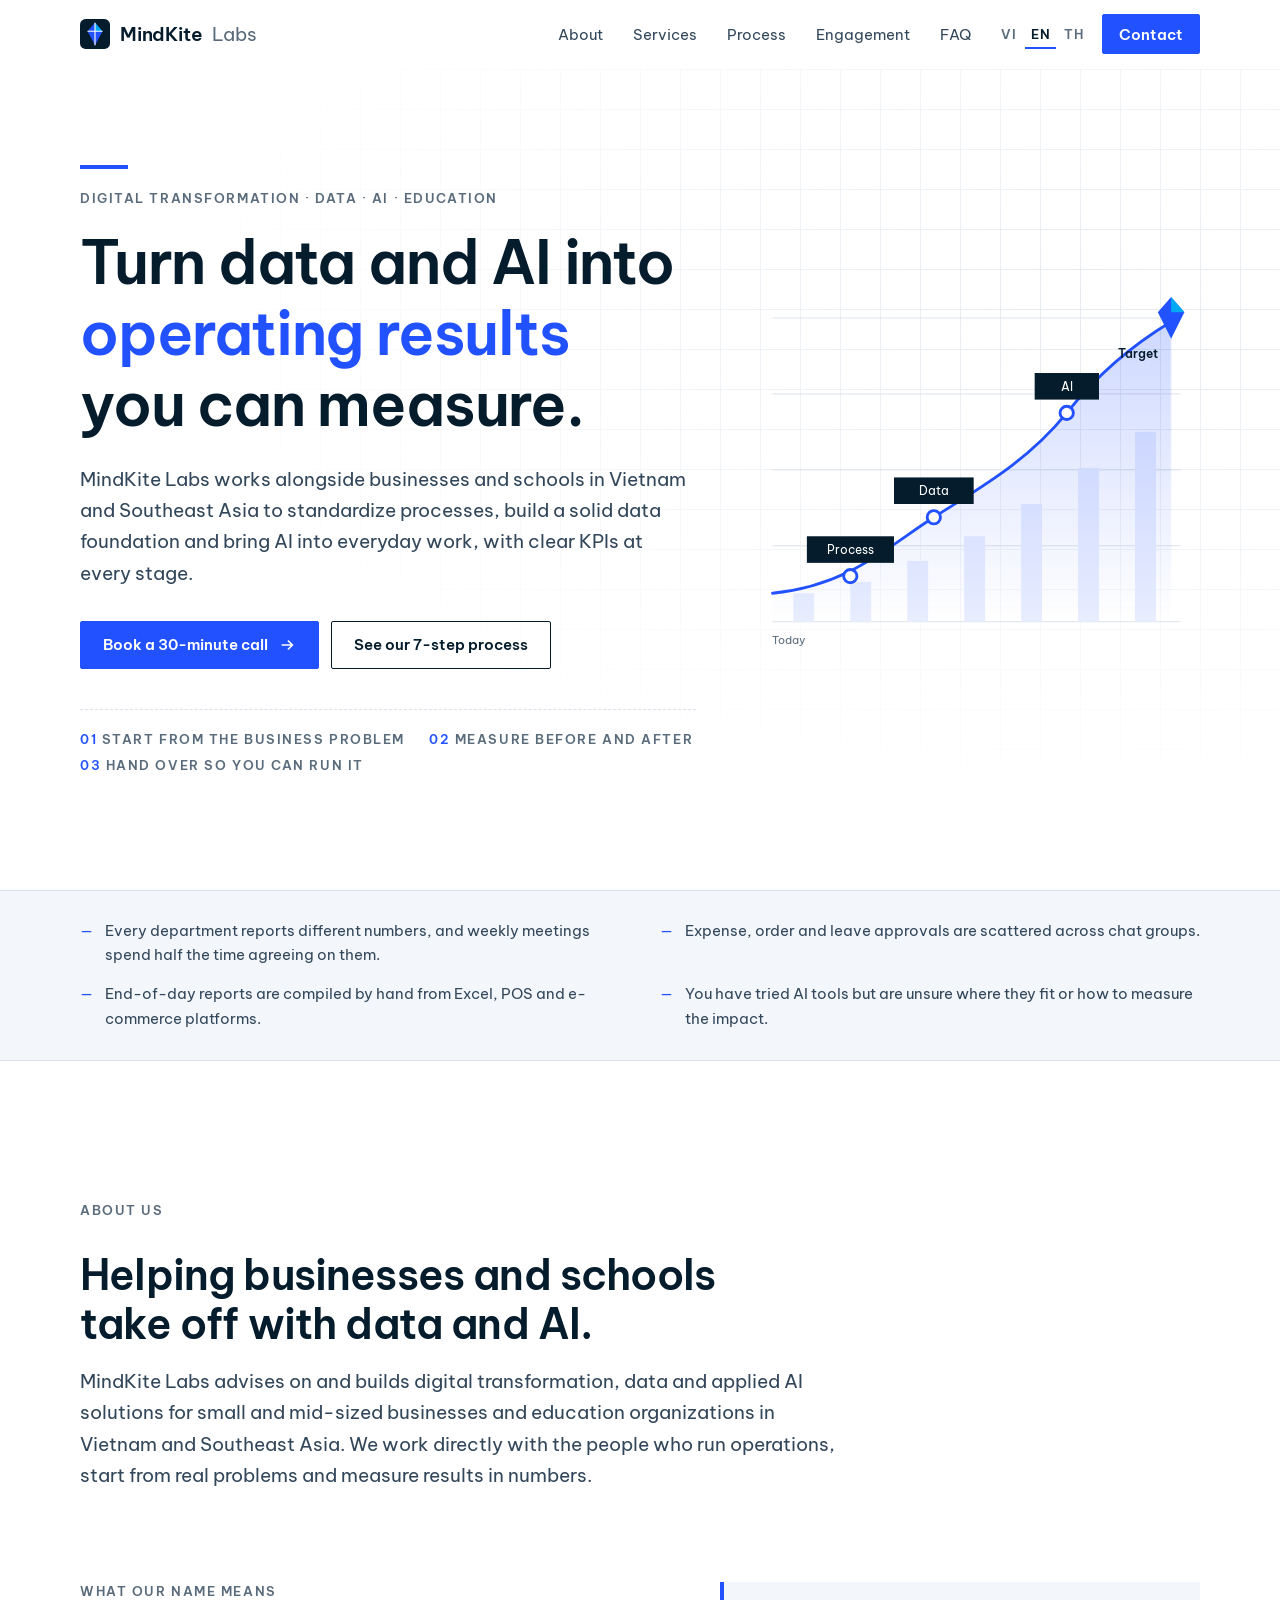
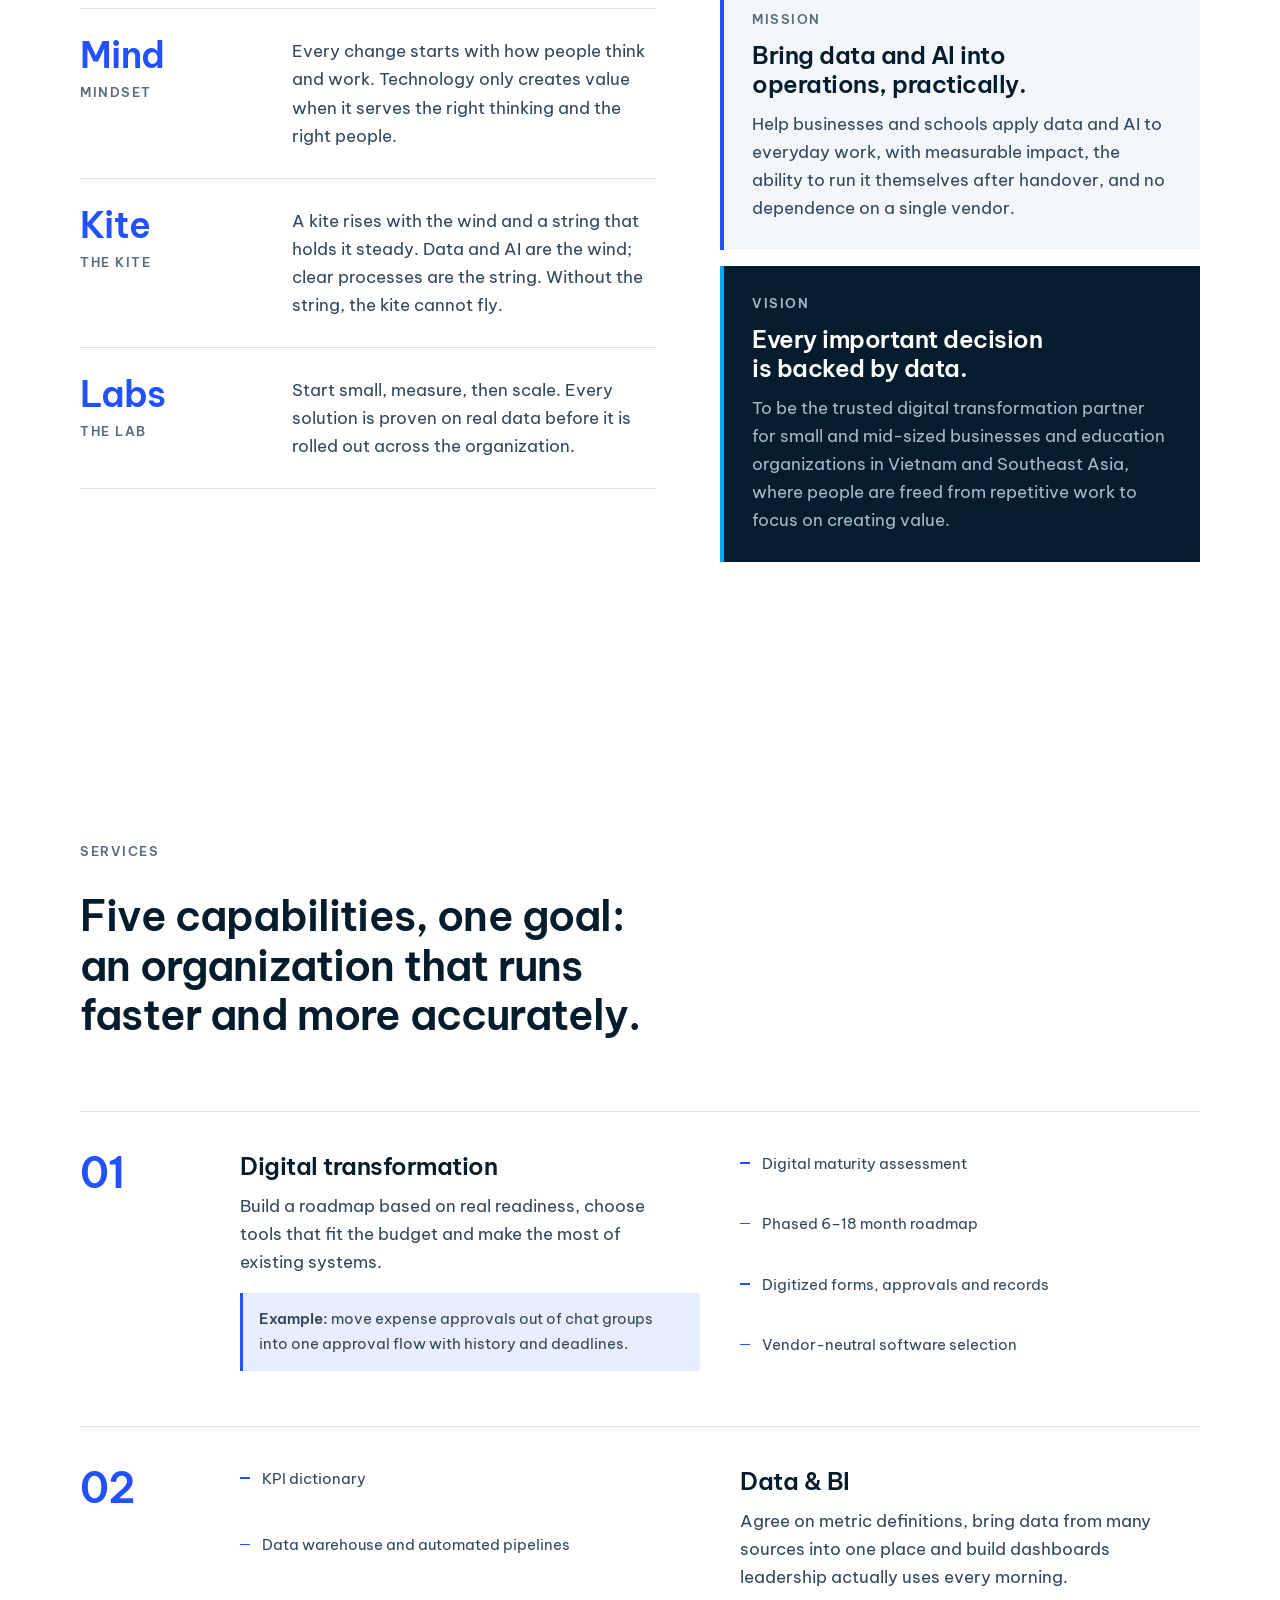
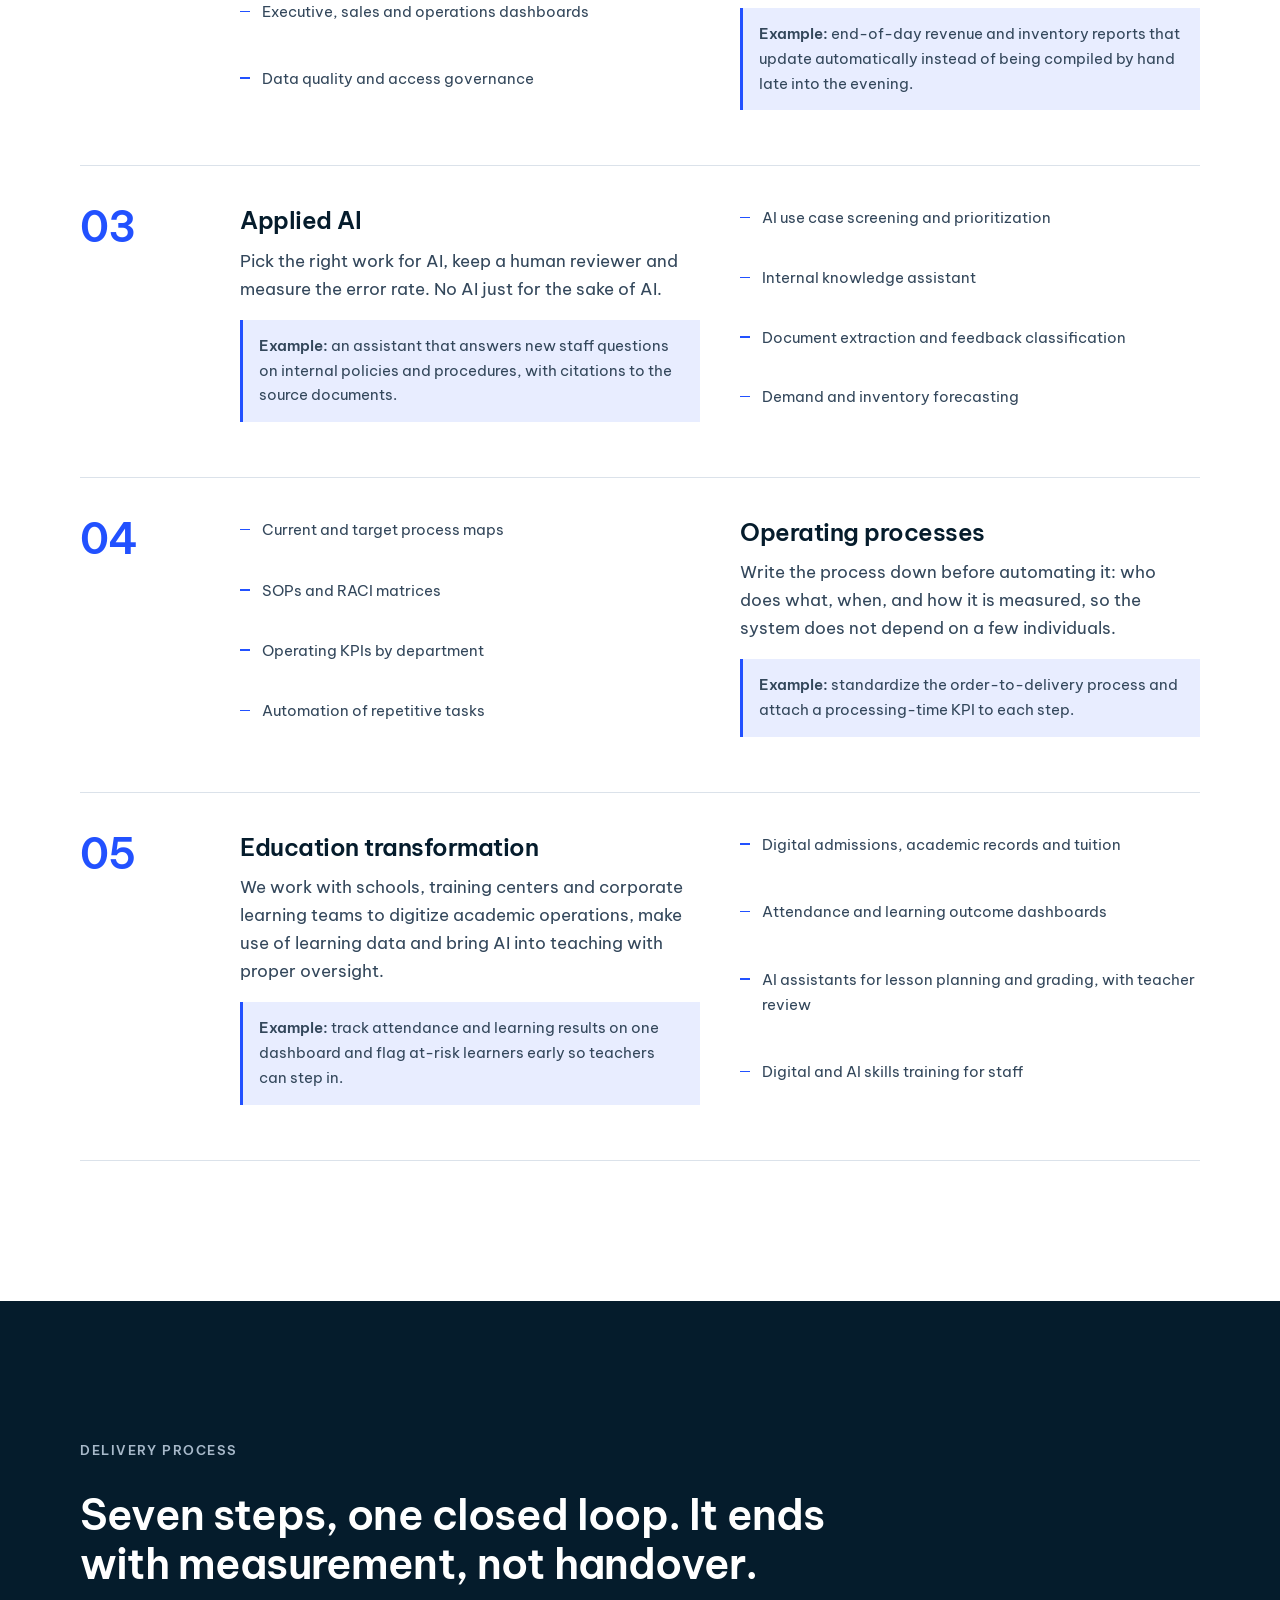
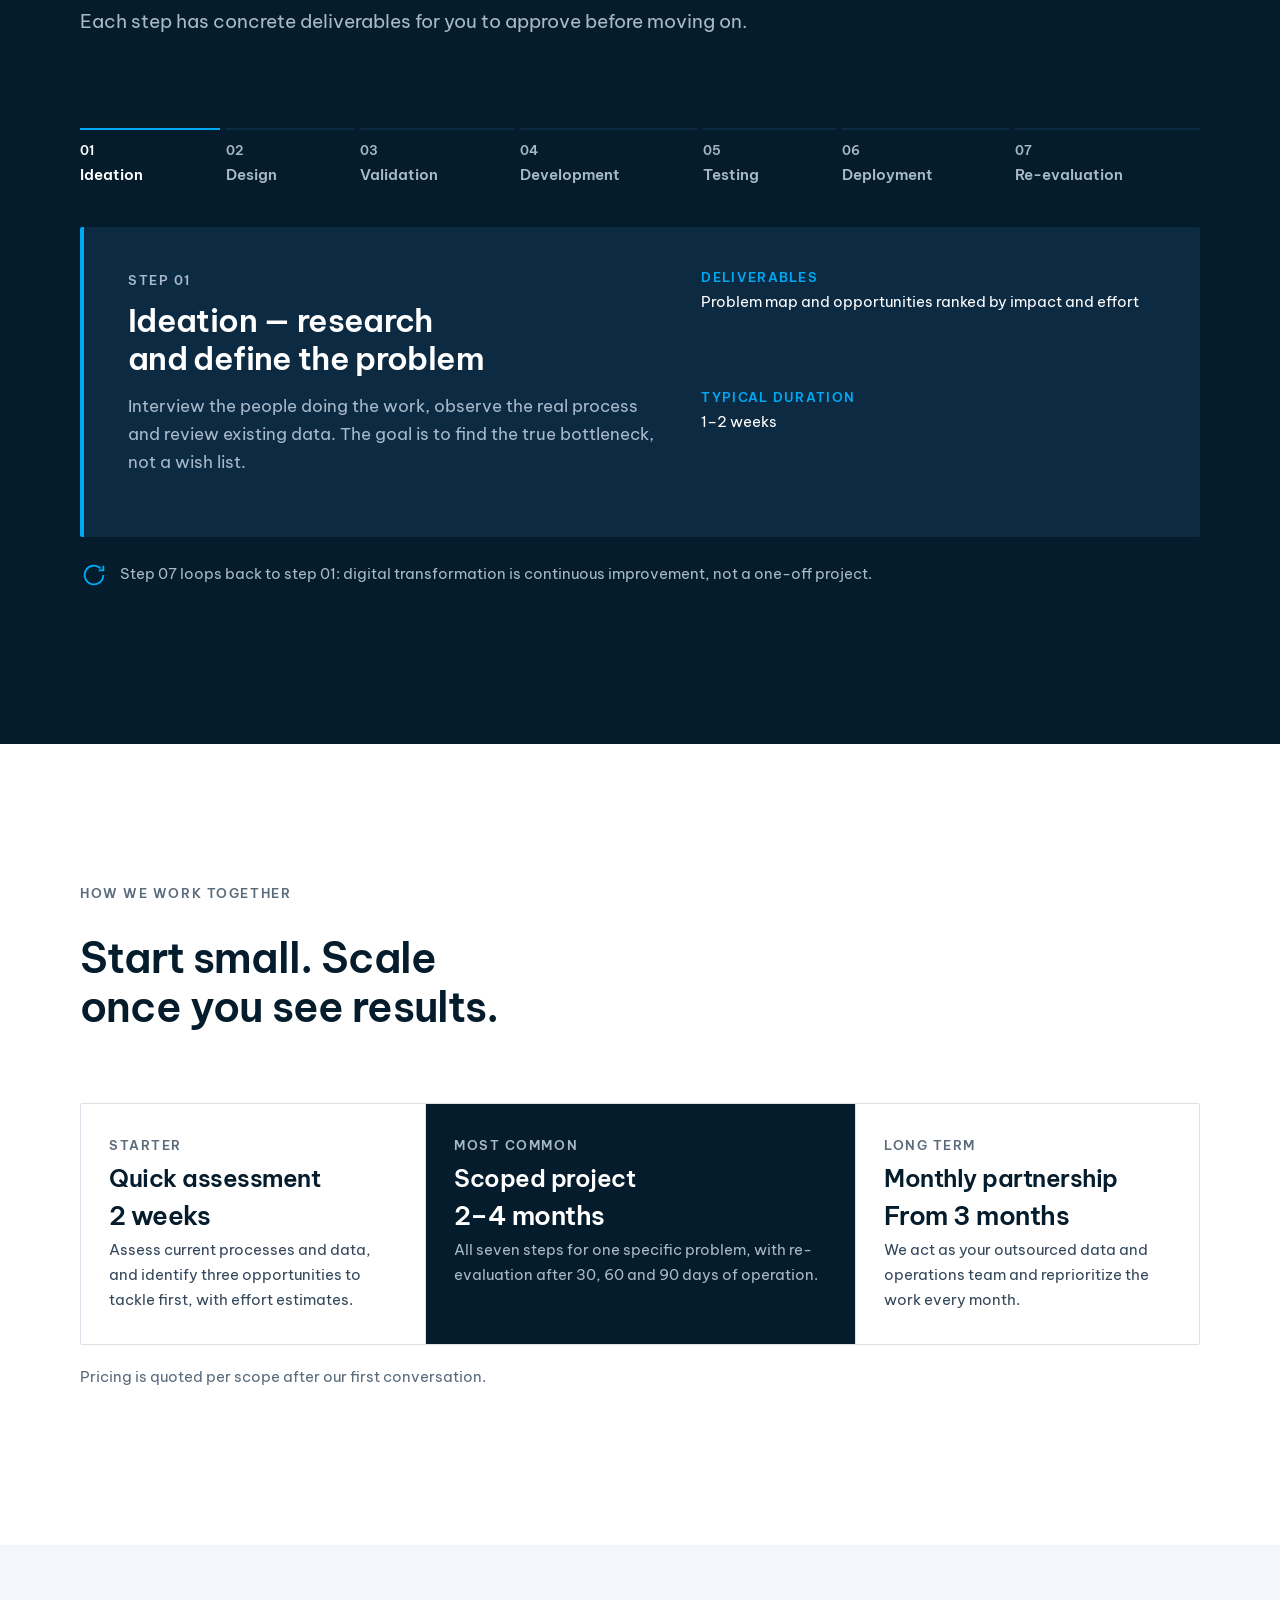
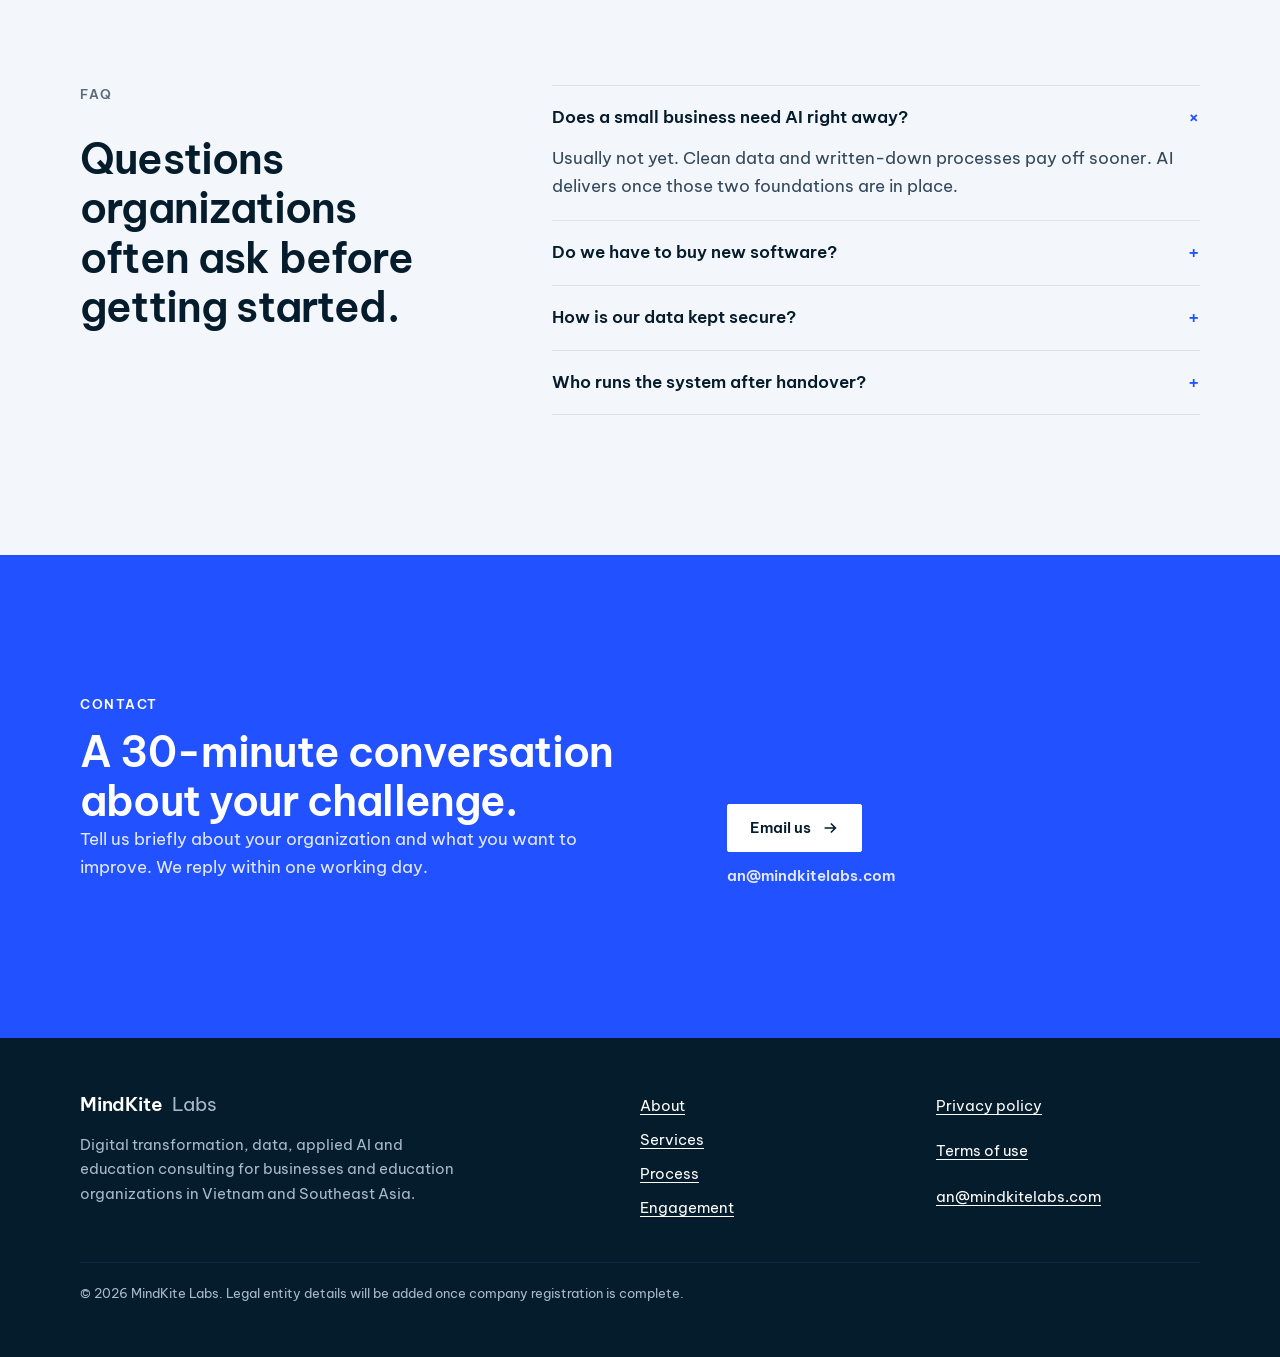
==== en/index.html @ 751eaa4d "feat: add English and Thai versions with language switcher" ====
<!doctype html>
<html lang="en" class="no-js">
<head>
  <meta charset="utf-8">
  <meta name="viewport" content="width=device-width, initial-scale=1">
  <title>MindKite Labs — Digital transformation, data and AI consulting</title>
  <meta name="description" content="MindKite Labs advises businesses and education organizations in Vietnam and Southeast Asia on digital transformation, data, applied AI, operating processes and education technology, with measurable KPIs at every stage.">
  <link rel="canonical" href="https://mindkitelabs.com/en/">
  <link rel="alternate" hreflang="vi" href="https://mindkitelabs.com/">
  <link rel="alternate" hreflang="en" href="https://mindkitelabs.com/en/">
  <link rel="alternate" hreflang="th" href="https://mindkitelabs.com/th/">
  <link rel="alternate" hreflang="x-default" href="https://mindkitelabs.com/">
  <meta property="og:type" content="website">
  <meta property="og:title" content="MindKite Labs — Digital transformation, data and AI consulting">
  <meta property="og:description" content="Turn data and AI into operating results you can measure.">
  <meta property="og:url" content="https://mindkitelabs.com/en/">
  <meta name="theme-color" content="#051c2c">
  <link rel="icon" href="/favicon.svg" type="image/svg+xml">
  <link rel="preconnect" href="https://fonts.googleapis.com">
  <link rel="preconnect" href="https://fonts.gstatic.com" crossorigin>
  <link rel="stylesheet" href="https://fonts.googleapis.com/css2?family=Be+Vietnam+Pro:wght@400;600&display=swap">
  <script>document.documentElement.className = "js";</script>
  <link rel="stylesheet" href="/assets/base.css">
  <link rel="stylesheet" href="/assets/sections.css">
  <link rel="stylesheet" href="/assets/about.css">
</head>
<body>
<a class="skip" href="#main">Skip to content</a>

<header class="site-header">
  <nav class="wrap nav" aria-label="Main">
    <a class="brand" href="/en/" aria-label="MindKite Labs, home">
      <svg viewBox="0 0 32 32" aria-hidden="true"><rect width="32" height="32" rx="6" fill="#051c2c"/><path d="M16 4l8 9-8 15-8-15z" fill="#2251ff"/><path d="M16 4l8 9h-8z" fill="#00a9f4"/><path d="M16 4v24M8 13h16" stroke="#fff" stroke-width="1.2"/></svg>
      MindKite <span>Labs</span>
    </a>
    <ul class="nav-links">
      <li><a href="#gioi-thieu">About</a></li>
      <li><a href="#dich-vu">Services</a></li>
      <li><a href="#quy-trinh">Process</a></li>
      <li><a href="#hop-tac">Engagement</a></li>
      <li><a href="#hoi-dap">FAQ</a></li>
    </ul>
    <div class="lang-switch" aria-label="Language">
      <a href="/" hreflang="vi" lang="vi">VI</a>
      <a href="/en/" hreflang="en" lang="en" aria-current="page">EN</a>
      <a href="/th/" hreflang="th" lang="th">TH</a>
    </div>
    <a class="btn btn-primary" href="#lien-he">Contact</a>
  </nav>
</header>

<main id="main">
  <section class="hero">
    <div class="wrap hero-grid">
      <div class="reveal">
        <span class="accent-bar"></span>
        <p class="label" style="margin-top:20px">Digital transformation · Data · AI · Education</p>
        <h1>Turn data and AI into <em class="mark">operating results</em> <span class="nw">you can measure.</span></h1>
        <p class="lead">MindKite Labs works alongside businesses and schools in Vietnam and Southeast Asia to standardize processes, build a solid data foundation and bring AI into everyday work, with clear KPIs at every stage.</p>
        <div class="hero-actions">
          <a class="btn btn-primary" href="#lien-he">Book a 30-minute call
            <svg viewBox="0 0 20 20" fill="none" stroke="currentColor" stroke-width="1.8" aria-hidden="true"><path d="M4 10h12m-5-5 5 5-5 5"/></svg></a>
          <a class="btn btn-ghost" href="#quy-trinh">See our 7-step process</a>
        </div>
        <div class="hero-meta">
          <span class="label"><b>01</b> Start from the business problem</span>
          <span class="label"><b>02</b> Measure before and after</span>
          <span class="label"><b>03</b> Hand over so you can run it</span>
        </div>
      </div>

      <svg class="hero-art" viewBox="0 0 480 400" role="img" aria-labelledby="art-title">
        <title id="art-title">Transformation path from today, through process, data and AI, to the target</title>
        <defs>
          <linearGradient id="area" x1="0" y1="0" x2="0" y2="1">
            <stop offset="0" stop-color="#2251ff" stop-opacity=".22"/>
            <stop offset="1" stop-color="#2251ff" stop-opacity="0"/>
          </linearGradient>
        </defs>
        <g stroke="#dbe2ea" stroke-width="1">
          <path d="M30 360H460M30 280H460M30 200H460M30 120H460M30 40H460"/>
        </g>
        <g fill="#e8edff">
          <rect x="52" y="330" width="22" height="30"/><rect x="112" y="318" width="22" height="42"/>
          <rect x="172" y="296" width="22" height="64"/><rect x="232" y="270" width="22" height="90"/>
          <rect x="292" y="236" width="22" height="124"/><rect x="352" y="198" width="22" height="162"/>
          <rect x="412" y="160" width="22" height="200"/>
        </g>
        <path class="area" d="M30 330 C110 322 150 282 200 250 S300 190 340 140 S420 62 450 44 V360 H30Z" fill="url(#area)"/>
        <path class="trend" d="M30 330 C110 322 150 282 200 250 S300 190 340 140 S420 62 450 44" fill="none" stroke="#2251ff" stroke-width="3" stroke-linecap="round"/>
        <g class="node n1"><circle cx="112" cy="312" r="7" fill="#fff" stroke="#2251ff" stroke-width="3"/>
          <rect x="66" y="270" width="92" height="28" fill="#051c2c"/><text x="112" y="289" text-anchor="middle" fill="#fff" font-size="13" font-family="Be Vietnam Pro, sans-serif">Process</text></g>
        <g class="node n2"><circle cx="200" cy="250" r="7" fill="#fff" stroke="#2251ff" stroke-width="3"/>
          <rect x="158" y="208" width="84" height="28" fill="#051c2c"/><text x="200" y="227" text-anchor="middle" fill="#fff" font-size="13" font-family="Be Vietnam Pro, sans-serif">Data</text></g>
        <g class="node n3"><circle cx="340" cy="140" r="7" fill="#fff" stroke="#2251ff" stroke-width="3"/>
          <rect x="306" y="98" width="68" height="28" fill="#051c2c"/><text x="340" y="117" text-anchor="middle" fill="#fff" font-size="13" font-family="Be Vietnam Pro, sans-serif">AI</text></g>
        <g class="node n4"><path d="M450 18l14 16-14 28-14-28z" fill="#2251ff"/><path d="M450 18l14 16h-14z" fill="#00a9f4"/>
          <text x="436" y="82" text-anchor="end" fill="#051c2c" font-size="13" font-weight="600" font-family="Be Vietnam Pro, sans-serif">Target</text></g>
        <text x="30" y="384" fill="#5a6b7c" font-size="12" font-family="Be Vietnam Pro, sans-serif">Today</text>
      </svg>
    </div>
  </section>

  <section class="symptoms" aria-label="Common challenges">
    <div class="wrap">
      <ul>
        <li>Every department reports different numbers, and weekly meetings spend half the time agreeing on them.</li>
        <li>Expense, order and leave approvals are scattered across chat groups.</li>
        <li>End-of-day reports are compiled by hand from Excel, POS and e-commerce platforms.</li>
        <li>You have tried AI tools but are unsure where they fit or how to measure the impact.</li>
      </ul>
    </div>
  </section>

  <section class="section" id="gioi-thieu">
    <div class="wrap">
      <div class="section-head reveal">
        <p class="label">About us</p>
        <h2>Helping businesses and schools take off with data and AI.</h2>
        <p class="lead">MindKite Labs advises on and builds digital transformation, data and applied AI solutions for small and mid-sized businesses and education organizations in Vietnam and Southeast Asia. We work directly with the people who run operations, start from real problems and measure results in numbers.</p>
      </div>

      <div class="about-grid">
        <div class="reveal">
          <p class="label" style="margin-bottom:8px">What our name means</p>
          <dl class="name-list">
            <div class="name-row">
              <dt>Mind<small>Mindset</small></dt>
              <dd>Every change starts with how people think and work. Technology only creates value when it serves the right thinking and the right people.</dd>
            </div>
            <div class="name-row">
              <dt>Kite<small>The kite</small></dt>
              <dd>A kite rises with the wind and a string that holds it steady. Data and AI are the wind; clear processes are the string. Without the string, the kite cannot fly.</dd>
            </div>
            <div class="name-row">
              <dt>Labs<small>The lab</small></dt>
              <dd>Start small, measure, then scale. Every solution is proven on real data before it is rolled out across the organization.</dd>
            </div>
          </dl>
        </div>

        <div class="purpose reveal">
          <article class="purpose-card">
            <p class="label">Mission</p>
            <h3>Bring data and AI into operations, practically.</h3>
            <p>Help businesses and schools apply data and AI to everyday work, with measurable impact, the ability to run it themselves after handover, and no dependence on a single vendor.</p>
          </article>
          <article class="purpose-card vision">
            <p class="label">Vision</p>
            <h3>Every important decision is backed by data.</h3>
            <p>To be the trusted digital transformation partner for small and mid-sized businesses and education organizations in Vietnam and Southeast Asia, where people are freed from repetitive work to focus on creating value.</p>
          </article>
        </div>
      </div>
    </div>
  </section>

  <section class="section" id="dich-vu">
    <div class="wrap">
      <div class="section-head reveal">
        <p class="label">Services</p>
        <h2>Five capabilities, one goal: an organization that runs faster and more accurately.</h2>
      </div>

      <article class="service reveal">
        <div class="service-num">01</div>
        <div class="service-body">
          <h3>Digital transformation</h3>
          <p>Build a roadmap based on real readiness, choose tools that fit the budget and make the most of existing systems.</p>
          <p class="example"><strong>Example:</strong> move expense approvals out of chat groups into one approval flow with history and deadlines.</p>
        </div>
        <ul class="service-list">
          <li>Digital maturity assessment</li>
          <li>Phased 6–18 month roadmap</li>
          <li>Digitized forms, approvals and records</li>
          <li>Vendor-neutral software selection</li>
        </ul>
      </article>

      <article class="service reveal">
        <div class="service-num">02</div>
        <div class="service-body">
          <h3>Data &amp; BI</h3>
          <p>Agree on metric definitions, bring data from many sources into one place and build dashboards leadership actually uses every morning.</p>
          <p class="example"><strong>Example:</strong> end-of-day revenue and inventory reports that update automatically instead of being compiled by hand late into the evening.</p>
        </div>
        <ul class="service-list">
          <li>KPI dictionary</li>
          <li>Data warehouse and automated pipelines</li>
          <li>Executive, sales and operations dashboards</li>
          <li>Data quality and access governance</li>
        </ul>
      </article>

      <article class="service reveal">
        <div class="service-num">03</div>
        <div class="service-body">
          <h3>Applied AI</h3>
          <p>Pick the right work for AI, keep a human reviewer and measure the error rate. No AI just for the sake of AI.</p>
          <p class="example"><strong>Example:</strong> an assistant that answers new staff questions on internal policies and procedures, with citations to the source documents.</p>
        </div>
        <ul class="service-list">
          <li>AI use case screening and prioritization</li>
          <li>Internal knowledge assistant</li>
          <li>Document extraction and feedback classification</li>
          <li>Demand and inventory forecasting</li>
        </ul>
      </article>

      <article class="service reveal">
        <div class="service-num">04</div>
        <div class="service-body">
          <h3>Operating processes</h3>
          <p>Write the process down before automating it: who does what, when, and how it is measured, so the system does not depend on a few individuals.</p>
          <p class="example"><strong>Example:</strong> standardize the order-to-delivery process and attach a processing-time KPI to each step.</p>
        </div>
        <ul class="service-list">
          <li>Current and target process maps</li>
          <li>SOPs and RACI matrices</li>
          <li>Operating KPIs by department</li>
          <li>Automation of repetitive tasks</li>
        </ul>
      </article>

      <article class="service reveal">
        <div class="service-num">05</div>
        <div class="service-body">
          <h3>Education transformation</h3>
          <p>We work with schools, training centers and corporate learning teams to digitize academic operations, make use of learning data and bring AI into teaching with proper oversight.</p>
          <p class="example"><strong>Example:</strong> track attendance and learning results on one dashboard and flag at-risk learners early so teachers can step in.</p>
        </div>
        <ul class="service-list">
          <li>Digital admissions, academic records and tuition</li>
          <li>Attendance and learning outcome dashboards</li>
          <li>AI assistants for lesson planning and grading, with teacher review</li>
          <li>Digital and AI skills training for staff</li>
        </ul>
      </article>
    </div>
  </section>

  <section class="section process" id="quy-trinh">
    <div class="wrap">
      <div class="section-head reveal">
        <p class="label">Delivery process</p>
        <h2>Seven steps, one closed loop. It ends with measurement, not handover.</h2>
        <p class="lead">Each step has concrete deliverables for you to approve before moving on.</p>
      </div>

      <div class="steps" role="tablist" aria-label="Delivery steps">
        <button class="step-tab" role="tab" id="tab-1" aria-controls="step-1"><small>01</small>Ideation</button>
        <button class="step-tab" role="tab" id="tab-2" aria-controls="step-2"><small>02</small>Design</button>
        <button class="step-tab" role="tab" id="tab-3" aria-controls="step-3"><small>03</small>Validation</button>
        <button class="step-tab" role="tab" id="tab-4" aria-controls="step-4"><small>04</small>Development</button>
        <button class="step-tab" role="tab" id="tab-5" aria-controls="step-5"><small>05</small>Testing</button>
        <button class="step-tab" role="tab" id="tab-6" aria-controls="step-6"><small>06</small>Deployment</button>
        <button class="step-tab" role="tab" id="tab-7" aria-controls="step-7"><small>07</small>Re-evaluation</button>
      </div>

      <div class="step-panel" role="tabpanel" tabindex="0" id="step-1" aria-labelledby="tab-1">
        <div><p class="label">Step 01</p><h3>Ideation — research and define the problem</h3>
          <p>Interview the people doing the work, observe the real process and review existing data. The goal is to find the true bottleneck, not a wish list.</p></div>
        <dl><div><dt>Deliverables</dt><dd>Problem map and opportunities ranked by impact and effort</dd></div>
          <div><dt>Typical duration</dt><dd>1–2 weeks</dd></div></dl>
      </div>
      <div class="step-panel" role="tabpanel" tabindex="0" id="step-2" aria-labelledby="tab-2">
        <div><p class="label">Step 02</p><h3>Design — target process and solution</h3>
          <p>Map the target process, data model and interface prototypes. End users review and comment from the first sketch.</p></div>
        <dl><div><dt>Deliverables</dt><dd>To-be process maps, data model, tool mockups</dd></div>
          <div><dt>Typical duration</dt><dd>1–2 weeks</dd></div></dl>
      </div>
      <div class="step-panel" role="tabpanel" tabindex="0" id="step-3" aria-labelledby="tab-3">
        <div><p class="label">Step 03</p><h3>Validation — agree on scope, cost and KPIs</h3>
          <p>Leadership and user representatives review the design together. We measure a baseline so results can be compared after rollout.</p></div>
        <dl><div><dt>Deliverables</dt><dd>Agreed scope, baseline KPIs, risk assessment, go/no-go decision</dd></div>
          <div><dt>Typical duration</dt><dd>3–5 working days</dd></div></dl>
      </div>
      <div class="step-panel" role="tabpanel" tabindex="0" id="step-4" aria-labelledby="tab-4">
        <div><p class="label">Step 04</p><h3>Development — build in short cycles</h3>
          <p>Work in two-week cycles with a demo on real data at the end of each. Changes are logged and reprioritized openly.</p></div>
        <dl><div><dt>Deliverables</dt><dd>Dashboards, automation flows, AI models, updated SOPs</dd></div>
          <div><dt>Typical duration</dt><dd>2–8 weeks</dd></div></dl>
      </div>
      <div class="step-panel" role="tabpanel" tabindex="0" id="step-5" aria-labelledby="tab-5">
        <div><p class="label">Step 05</p><h3>Testing — run in parallel with the old way</h3>
          <p>Reconcile numbers between the new system and the current way of working, and check permissions and edge cases before switching over.</p></div>
        <dl><div><dt>Deliverables</dt><dd>UAT sign-off and resolved issue log</dd></div>
          <div><dt>Typical duration</dt><dd>1–2 weeks</dd></div></dl>
      </div>
      <div class="step-panel" role="tabpanel" tabindex="0" id="step-6" aria-labelledby="tab-6">
        <div><p class="label">Step 06</p><h3>Deployment — roll out team by team</h3>
          <p>Role-based training, a gradual department-by-department switch and close support in the first week. Every system has an internal owner.</p></div>
        <dl><div><dt>Deliverables</dt><dd>Live system, user guides, trained internal owners</dd></div>
          <div><dt>Typical duration</dt><dd>1–2 weeks</dd></div></dl>
      </div>
      <div class="step-panel" role="tabpanel" tabindex="0" id="step-7" aria-labelledby="tab-7">
        <div><p class="label">Step 07</p><h3>Re-evaluation — measure results, start the next loop</h3>
          <p>After 30, 60 and 90 days, KPIs are measured again against the baseline. New issues become input for the Ideation step of the next improvement loop.</p></div>
        <dl><div><dt>Deliverables</dt><dd>Impact report against baseline, improvement backlog for the next loop</dd></div>
          <div><dt>Checkpoints</dt><dd>30 / 60 / 90 days — <a href="#tab-1" data-restart>back to step 01</a></dd></div></dl>
      </div>

      <p class="loop-note">
        <svg viewBox="0 0 24 24" fill="none" stroke="currentColor" stroke-width="1.6" aria-hidden="true"><path d="M20 12a8 8 0 1 1-2.3-5.6M20 4v4h-4"/></svg>
        Step 07 loops back to step 01: digital transformation is continuous improvement, not a one-off project.
      </p>
    </div>
  </section>

  <section class="section" id="hop-tac">
    <div class="wrap">
      <div class="section-head reveal">
        <p class="label">How we work together</p>
        <h2>Start small. Scale once you see results.</h2>
      </div>
      <div class="models reveal">
        <div class="model">
          <p class="label">Starter</p>
          <h3>Quick assessment</h3>
          <p class="duration">2 weeks</p>
          <p>Assess current processes and data, and identify three opportunities to tackle first, with effort estimates.</p>
        </div>
        <div class="model featured">
          <p class="label">Most common</p>
          <h3>Scoped project</h3>
          <p class="duration">2–4 months</p>
          <p>All seven steps for one specific problem, with re-evaluation after 30, 60 and 90 days of operation.</p>
        </div>
        <div class="model">
          <p class="label">Long term</p>
          <h3>Monthly partnership</h3>
          <p class="duration">From 3 months</p>
          <p>We act as your outsourced data and operations team and reprioritize the work every month.</p>
        </div>
      </div>
      <p class="pricing-note">Pricing is quoted per scope after our first conversation.</p>
    </div>
  </section>

  <section class="section" id="hoi-dap" style="background:var(--paper-2)">
    <div class="wrap faq-grid">
      <div class="section-head reveal" style="margin:0">
        <p class="label">FAQ</p>
        <h2>Questions organizations often ask before getting started.</h2>
      </div>
      <div class="faq reveal">
        <details open>
          <summary>Does a small business need AI right away?</summary>
          <p>Usually not yet. Clean data and written-down processes pay off sooner. AI delivers once those two foundations are in place.</p>
        </details>
        <details>
          <summary>Do we have to buy new software?</summary>
          <p>No. We make the most of the tools you already use, such as Google Workspace, Microsoft 365, Excel or your accounting software, and only recommend new tools when there is a clear reason.</p>
        </details>
        <details>
          <summary>How is our data kept secure?</summary>
          <p>We sign a confidentiality agreement before accessing any data, grant only the minimum access needed, never use client data to train external models, and comply with applicable personal data protection laws.</p>
        </details>
        <details>
          <summary>Who runs the system after handover?</summary>
          <p>Each system has a trained internal owner and user documentation. You can choose the monthly partnership if you want continued support.</p>
        </details>
      </div>
    </div>
  </section>

  <section class="section contact" id="lien-he">
    <div class="wrap contact-grid">
      <div class="reveal">
        <p class="label">Contact</p>
        <h2>A 30-minute conversation about your challenge.</h2>
        <p>Tell us briefly about your organization and what you want to improve. We reply within one working day.</p>
      </div>
      <div class="reveal">
        <a class="btn btn-primary" href="mailto:an@mindkitelabs.com?subject=Digital%20transformation%20inquiry">Email us
          <svg viewBox="0 0 20 20" fill="none" stroke="currentColor" stroke-width="1.8" aria-hidden="true"><path d="M4 10h12m-5-5 5 5-5 5"/></svg></a>
        <p class="contact-mail" style="margin-top:16px">an@mindkitelabs.com</p>
      </div>
    </div>
  </section>
</main>

<footer class="site-footer">
  <div class="wrap">
    <div class="footer-grid">
      <div>
        <a class="brand" href="/en/">MindKite <span>Labs</span></a>
        <p style="margin-top:14px;max-width:40ch">Digital transformation, data, applied AI and education consulting for businesses and education organizations in Vietnam and Southeast Asia.</p>
      </div>
      <ul aria-label="Pages">
        <li><a href="#gioi-thieu">About</a></li>
        <li><a href="#dich-vu">Services</a></li>
        <li><a href="#quy-trinh">Process</a></li>
        <li><a href="#hop-tac">Engagement</a></li>
      </ul>
      <ul aria-label="Legal">
        <li><a href="/en/privacy.html">Privacy policy</a></li>
        <li><a href="/en/terms.html">Terms of use</a></li>
        <li><a href="mailto:an@mindkitelabs.com">an@mindkitelabs.com</a></li>
      </ul>
    </div>
    <p class="footer-note">© 2026 MindKite Labs. Legal entity details will be added once company registration is complete.</p>
  </div>
</footer>

<script src="/assets/main.js"></script>
</body>
</html>
---- assets/base.css ----
/* Tokens, typography, layout primitives, header/footer, legal pages */
:root {
  --paper: #ffffff;
  --paper-2: #f3f6fa;
  --ink: #051c2c;
  --ink-2: #33475b;
  --ink-3: #5a6b7c;
  --line: #dbe2ea;
  --accent: #2251ff;
  --accent-2: #00a9f4;
  --accent-soft: #e8edff;
  --night: #051c2c;
  --night-2: #0c2a42;
  --night-ink: #ffffff;
  --night-ink-2: #a8b9ca;
  /* Type scale: body text uses only these sizes, two weights (400 / 600) */
  --fs-xs: 13px;
  --fs-sm: 15px;
  --fs-base: 17px;
  --fs-lg: 19px;
  --fs-h3: 24px;
  --fs-h3-lg: clamp(26px, 3vw, 32px);
  --w-regular: 400;
  --w-strong: 600;
  --font-display: var(--font-body);
  --font-body: "Be Vietnam Pro", system-ui, sans-serif;
  --wrap: 1200px;
  --gutter: clamp(16px, 4vw, 40px);
  --ease: cubic-bezier(.2, .8, .2, 1);
}

*, *::before, *::after { box-sizing: border-box; }
html { scroll-behavior: smooth; scroll-padding-top: 80px; -webkit-text-size-adjust: 100%; }
body {
  margin: 0;
  background: var(--paper);
  color: var(--ink);
  font: var(--w-regular) var(--fs-base)/1.65 var(--font-body);
  overflow-x: hidden;
}

h1, h2, h3 { font-family: var(--font-display); font-weight: var(--w-strong); line-height: 1.18; margin: 0; text-wrap: balance; letter-spacing: -.02em; }
h1 { font-size: clamp(2.3rem, 5vw, 3.75rem); }
h2 { font-size: clamp(1.75rem, 3.4vw, 2.6rem); }
h3 { font-size: var(--fs-h3); }
strong, b { font-weight: var(--w-strong); }
p { margin: 0 0 1em; text-wrap: pretty; }
a { color: inherit; text-underline-offset: 3px; }
a:hover { color: var(--accent); }
:focus-visible { outline: 2px solid var(--accent); outline-offset: 3px; }
em.mark { font-style: normal; color: var(--accent); }
.nw { white-space: nowrap; }
.accent-bar { display: block; width: 48px; height: 4px; background: var(--accent); }

.wrap { max-width: var(--wrap); margin-inline: auto; padding-inline: var(--gutter); }
.label {
  font: var(--w-strong) var(--fs-xs)/1.4 var(--font-body);
  letter-spacing: .12em;
  text-transform: uppercase;
  color: var(--ink-3);
}
.label b { color: var(--accent); font-weight: inherit; }
.section { padding-block: clamp(72px, 11vw, 140px); }
.section-head { display: grid; gap: 18px; max-width: 760px; margin-bottom: clamp(40px, 6vw, 72px); }
.lead { font-size: var(--fs-lg); color: var(--ink-2); max-width: 60ch; }
.skip { position: absolute; left: -999px; top: 8px; background: var(--ink); color: var(--paper); padding: 8px 14px; z-index: 200; }
.skip:focus { left: 8px; }

/* Buttons */
.btn {
  display: inline-flex; align-items: center; gap: 10px;
  min-height: 48px; padding: 12px 22px;
  border: 1.5px solid var(--ink); border-radius: 2px;
  font: var(--w-strong) var(--fs-sm)/1 var(--font-body); text-decoration: none;
  transition: transform .25s var(--ease), background .25s var(--ease), color .25s var(--ease);
}
.btn:active { transform: translateY(1px) scale(.98); }
.btn-primary { background: var(--accent); border-color: var(--accent); color: #fff; }
.btn-primary:hover { background: var(--ink); border-color: var(--ink); color: #fff; }
.btn-ghost { background: transparent; color: var(--ink); }
.btn-ghost:hover { background: var(--ink); color: var(--paper); }
.btn svg { width: 18px; height: 18px; transition: transform .25s var(--ease); }
.btn:hover svg { transform: translateX(3px); }

/* Header */
.site-header {
  position: sticky; top: 0; z-index: 50;
  background: rgba(255, 255, 255, .9);
  background: color-mix(in srgb, var(--paper) 88%, transparent);
  backdrop-filter: saturate(1.4) blur(10px);
  border-bottom: 1px solid transparent;
  transition: border-color .3s;
}
.site-header.scrolled { border-bottom-color: var(--line); }
.nav { display: flex; align-items: center; justify-content: space-between; height: 68px; }
.brand { display: inline-flex; align-items: center; gap: 10px; text-decoration: none; font: var(--w-strong) var(--fs-lg)/1 var(--font-body); letter-spacing: -.01em; }
.brand svg { width: 30px; height: 30px; }
.brand span { font-weight: var(--w-regular); color: var(--ink-3); }
.nav-links { display: none; gap: 30px; list-style: none; margin: 0; padding: 0; }
.nav-links a { text-decoration: none; font-size: var(--fs-sm); color: var(--ink-2); }
.nav-links a:hover { color: var(--accent); }
.nav .btn { min-height: 40px; padding: 10px 16px; }
@media (min-width: 860px) { .nav-links { display: flex; } }

/* Footer */
.site-footer { background: var(--night); color: var(--night-ink-2); padding-block: 56px 40px; font-size: var(--fs-sm); }
.site-footer a { color: var(--night-ink); }
.site-footer a:hover { color: var(--accent-soft); }
.footer-grid { display: grid; gap: 32px; }
.footer-grid .brand { color: var(--night-ink); }
.footer-grid .brand span { color: var(--night-ink-2); }
.footer-grid ul { list-style: none; margin: 0; padding: 0; display: grid; gap: 8px; }
.footer-note { margin-top: 40px; padding-top: 20px; border-top: 1px solid var(--night-2); font-size: var(--fs-xs); }
@media (min-width: 760px) { .footer-grid { grid-template-columns: 2fr 1fr 1fr; } }

/* Legal pages */
.legal { max-width: 760px; padding-block: 64px 96px; }
.legal h1 { font-size: clamp(2rem, 5vw, 3rem); margin: 12px 0 8px; }
.legal h2 { font-size: var(--fs-h3); margin: 44px 0 12px; }
.legal ul { padding-left: 1.2em; }
.legal li { margin-bottom: .4em; }

@media (prefers-reduced-motion: reduce) {
  *, *::before, *::after { animation: none !important; transition: none !important; scroll-behavior: auto !important; }
}

/* Language switcher (always visible, also on mobile) */
.nav { justify-content: flex-start; gap: 12px; }
.lang-switch { display: flex; gap: 2px; margin-left: auto; font: var(--w-strong) var(--fs-xs)/1 var(--font-body); }
@media (min-width: 860px) { .nav-links { margin-left: auto; } .nav .lang-switch { margin-left: 12px; } }
.lang-switch a { padding: 8px 6px; color: var(--ink-3); text-decoration: none; letter-spacing: .06em; }
.lang-switch a:hover { color: var(--accent); }
.lang-switch a[aria-current="page"] { color: var(--ink); box-shadow: inset 0 -2px 0 var(--accent); }
@media (max-width: 400px) { .nav > .btn { display: none; } }

/* Thai: no letter-case, no tracking on combining marks, taller lines for stacked vowels/tones */
:lang(th) { --font-body: "Be Vietnam Pro", "Noto Sans Thai", system-ui, sans-serif; }
:lang(th) .label, :lang(th) h1, :lang(th) h2, :lang(th) h3, :lang(th) dt, :lang(th) .lang-switch a { letter-spacing: 0; }
:lang(th) h1, :lang(th) h2, :lang(th) h3 { line-height: 1.4; }
:lang(th) body { line-height: 1.8; }
---- assets/sections.css ----
/* Home page sections: hero, services, process loop, engagement models, FAQ, contact */

/* Hero */
.hero { position: relative; padding-block: clamp(48px, 8vw, 96px) clamp(64px, 9vw, 120px); }
.hero::before { /* blueprint grid fading out to the left */
  content: ""; position: absolute; inset: 0; z-index: -1;
  background-image: linear-gradient(var(--line) 1px, transparent 1px), linear-gradient(90deg, var(--line) 1px, transparent 1px);
  background-size: 40px 40px;
  mask-image: radial-gradient(ellipse at 85% 30%, #000 0%, transparent 60%);
  opacity: .7;
}
.hero-grid { display: grid; gap: 48px; align-items: center; }
.hero h1 { margin: 20px 0 24px; }
.hero .lead { margin-bottom: 32px; }
.hero-actions { display: flex; flex-wrap: wrap; gap: 12px; }
.hero-meta { display: flex; flex-wrap: wrap; gap: 8px 24px; margin-top: 40px; padding-top: 20px; border-top: 1px dashed var(--line); }
.hero-art { width: 100%; max-width: 480px; justify-self: center; }
.hero-art .trend { stroke-dasharray: 700; stroke-dashoffset: 700; animation: draw 2s .3s var(--ease) forwards; }
.hero-art .area { opacity: 0; animation: fade 1.2s 1.2s var(--ease) forwards; }
.hero-art .node { opacity: 0; animation: pop .5s var(--ease) forwards; }
.hero-art .n1 { animation-delay: .9s; } .hero-art .n2 { animation-delay: 1.4s; } .hero-art .n3 { animation-delay: 1.9s; } .hero-art .n4 { animation-delay: 2.3s; }
@keyframes draw { to { stroke-dashoffset: 0; } }
@keyframes fade { to { opacity: 1; } }
@keyframes pop { from { opacity: 0; transform: translateY(6px); } to { opacity: 1; transform: none; } }
@media (min-width: 960px) { .hero-grid { grid-template-columns: 1.15fr .85fr; } .hero-art { justify-self: end; } }

/* Problem strip */
.symptoms { border-block: 1px solid var(--line); background: var(--paper-2); }
.symptoms ul { list-style: none; margin: 0; padding: 28px 0; display: grid; gap: 14px 40px; }
.symptoms li { display: flex; gap: 12px; color: var(--ink-2); font-size: var(--fs-sm); }
.symptoms li::before { content: "—"; font-family: var(--font-body); color: var(--accent); }
@media (min-width: 760px) { .symptoms ul { grid-template-columns: repeat(2, 1fr); } }

/* Services: numbered zig-zag rows */
.service { display: grid; gap: 20px; padding-block: 40px; border-top: 1px solid var(--line); }
.service:last-of-type { border-bottom: 1px solid var(--line); }
.service-num { font: var(--w-strong) 2.6rem/1 var(--font-display); letter-spacing: -.02em; color: var(--accent); }
.service h3 { margin-bottom: 12px; }
.service p { color: var(--ink-2); max-width: 58ch; }
.service ul { margin: 0; padding: 0; list-style: none; display: grid; gap: 8px; }
.service li { padding-left: 22px; position: relative; color: var(--ink-2); font-size: var(--fs-sm); }
.service li::before { content: ""; position: absolute; left: 0; top: .7em; width: 10px; height: 1.5px; background: var(--accent); }
.service .example { margin-top: 16px; padding: 14px 16px; background: var(--accent-soft); border-left: 3px solid var(--accent); font-size: var(--fs-sm); color: var(--ink-2); }
@media (min-width: 900px) {
  .service { grid-template-columns: 120px 1fr 1fr; gap: 40px; }
  .service:nth-of-type(even) .service-body { order: 3; }
  .service:nth-of-type(even) .service-list { order: 2; }
}

/* Process loop (dark band) */
.process { background: var(--night); color: var(--night-ink); }
.process .label { color: var(--night-ink-2); }
.process .lead { color: var(--night-ink-2); }
.steps { margin: 0 0 32px; display: flex; gap: 6px; overflow-x: auto; scrollbar-width: none; position: relative; }
.steps::-webkit-scrollbar { display: none; }
.step-tab {
  flex: 1 0 auto; min-width: 128px; text-align: left; cursor: pointer;
  background: transparent; color: var(--night-ink-2);
  border: 0; border-top: 2px solid var(--night-2); padding: 14px 10px 10px 0;
  font: var(--w-strong) var(--fs-sm)/1.3 var(--font-body);
  transition: color .25s, border-color .25s;
}
.step-tab small { display: block; font: var(--w-strong) var(--fs-xs)/1 var(--font-body); margin-bottom: 8px; }
.step-tab:hover { color: var(--night-ink); }
.step-tab[aria-selected="true"] { color: var(--night-ink); border-top-color: var(--accent-2); }
.step-panel { display: grid; gap: 28px; padding: clamp(24px, 4vw, 44px); background: var(--night-2); border-radius: 2px; border-left: 4px solid var(--accent-2); }
.step-panel h3 { font-size: var(--fs-h3-lg); margin: 8px 0 14px; }
.step-panel p:not(.label) { color: var(--night-ink-2); }
.step-panel dl { margin: 0; display: grid; gap: 18px; }
.step-panel dt { font: var(--w-strong) var(--fs-xs)/1 var(--font-body); letter-spacing: .1em; text-transform: uppercase; color: var(--accent-2); margin-bottom: 6px; }
.step-panel dd { margin: 0; color: var(--night-ink); font-size: var(--fs-sm); }
.step-panel[hidden] { display: none; }
.js .step-panel:not([hidden]) { animation: pop .4s var(--ease); }
.no-js .step-panel { margin-bottom: 12px; }
.loop-note { display: flex; gap: 12px; align-items: center; margin-top: 24px; color: var(--night-ink-2); font-size: var(--fs-sm); }
.loop-note svg { width: 28px; height: 28px; color: var(--accent-2); flex: none; }
@media (min-width: 860px) { .step-panel { grid-template-columns: 1.2fr 1fr; } }

/* Engagement models */
.models { display: grid; gap: 0; border: 1px solid var(--line); border-radius: 2px; overflow: hidden; }
.model { padding: 32px 28px; background: var(--paper); display: grid; gap: 10px; align-content: start; }
.model + .model { border-top: 1px solid var(--line); }
.model.featured { background: var(--ink); color: #fff; }
.model.featured .label, .model.featured p:not(.label):not(.duration) { color: var(--night-ink-2); }
.model h3 { font-size: var(--fs-h3); }
.model p { margin: 0; }
.model p:not(.label):not(.duration) { color: var(--ink-2); font-size: var(--fs-sm); }
.model .duration { font: var(--w-strong) 1.6rem/1 var(--font-display); letter-spacing: -.02em; }
.pricing-note { margin-top: 20px; color: var(--ink-3); font-size: var(--fs-sm); }
@media (min-width: 900px) {
  .models { grid-template-columns: 1fr 1.25fr 1fr; }
  .model + .model { border-top: 0; border-left: 1px solid var(--line); }
}

/* FAQ */
.faq-grid { display: grid; gap: 40px; }
.faq details { border-top: 1px solid var(--line); padding-block: 20px; }
.faq details:last-child { border-bottom: 1px solid var(--line); }
.faq summary { cursor: pointer; list-style: none; display: flex; justify-content: space-between; gap: 20px; font: var(--w-strong) var(--fs-base)/1.4 var(--font-body); }
.faq summary::-webkit-details-marker { display: none; }
.faq summary::after { content: "+"; font: 400 1.4rem/1 var(--font-body); color: var(--accent); transition: transform .25s var(--ease); }
.faq details[open] summary::after { transform: rotate(45deg); }
.faq details p { margin: 14px 0 0; color: var(--ink-2); max-width: 64ch; }
@media (min-width: 900px) { .faq-grid { grid-template-columns: .8fr 1.2fr; } }

/* Contact */
.contact { background: var(--accent); color: #fff; }
.contact .label { color: #fff; }
.contact-grid { display: grid; gap: 32px; align-items: end; }
.contact h2 { color: #fff; max-width: 20ch; }
.contact p:not(.label) { color: #e3e9ff; max-width: 52ch; }
.contact .btn-primary { background: #fff; color: var(--ink); border-color: #fff; }
.contact .btn-primary:hover { background: var(--ink); color: #fff; border-color: var(--ink); }
.contact .contact-mail { font: var(--w-strong) var(--fs-sm)/1 var(--font-body); color: #fff; }
@media (min-width: 900px) { .contact-grid { grid-template-columns: 1.3fr 1fr; } }

/* Scroll reveal: only hide when JS is present, so content never stays invisible */
.js .reveal { opacity: 0; transform: translateY(18px); transition: opacity .7s var(--ease), transform .7s var(--ease); }
.js .reveal.in { opacity: 1; transform: none; }

/* Polish: hint that the step strip scrolls on narrow screens */
@media (max-width: 1023px) { .steps { mask-image: linear-gradient(90deg, #000 85%, transparent); } }
.faq-grid { align-items: start; }

/* Animated hero parts start hidden; show them fully when animations are disabled */
@media (prefers-reduced-motion: reduce) {
  .hero-art .trend { stroke-dashoffset: 0; }
  .hero-art .area, .hero-art .node { opacity: 1; }
}
@media print {
  .js .reveal { opacity: 1; transform: none; }
  .step-panel[hidden] { display: grid; }
  .steps { display: none; }
}
/* Without JS all panels are shown in sequence, so the tab strip is meaningless */
.no-js .steps { display: none; }
.js:not(.tabs-ready) .step-panel:not(#step-1) { display: none; }
---- assets/about.css ----
/* About section: name meaning (Mind / Kite / Labs), mission and vision */
.about-grid { display: grid; gap: 48px; }
.name-list { margin: 0; display: grid; }
.name-row { display: grid; gap: 6px 32px; padding-block: 28px; border-top: 1px solid var(--line); }
.name-row:last-child { border-bottom: 1px solid var(--line); }
.name-row dt { font: var(--w-strong) 2.25rem/1 var(--font-display); letter-spacing: -.02em; color: var(--accent); }
.name-row dt small { display: block; margin-top: 10px; font: var(--w-strong) var(--fs-xs)/1.4 var(--font-body); letter-spacing: .12em; text-transform: uppercase; color: var(--ink-3); }
.name-row dd { margin: 0; color: var(--ink-2); }
.purpose { display: grid; gap: 16px; align-content: start; }
.purpose-card { padding: 28px; background: var(--paper-2); border-left: 4px solid var(--accent); }
.purpose-card.vision { background: var(--ink); border-left-color: var(--accent-2); }
.purpose-card h3 { margin: 10px 0 12px; }
.purpose-card p:not(.label) { margin: 0; color: var(--ink-2); }
.purpose-card.vision h3 { color: #fff; }
.purpose-card.vision .label, .purpose-card.vision p:not(.label) { color: var(--night-ink-2); }
@media (min-width: 760px) { .name-row { grid-template-columns: 180px 1fr; } }
@media (min-width: 960px) { .about-grid { grid-template-columns: 1.2fr 1fr; gap: 64px; } }
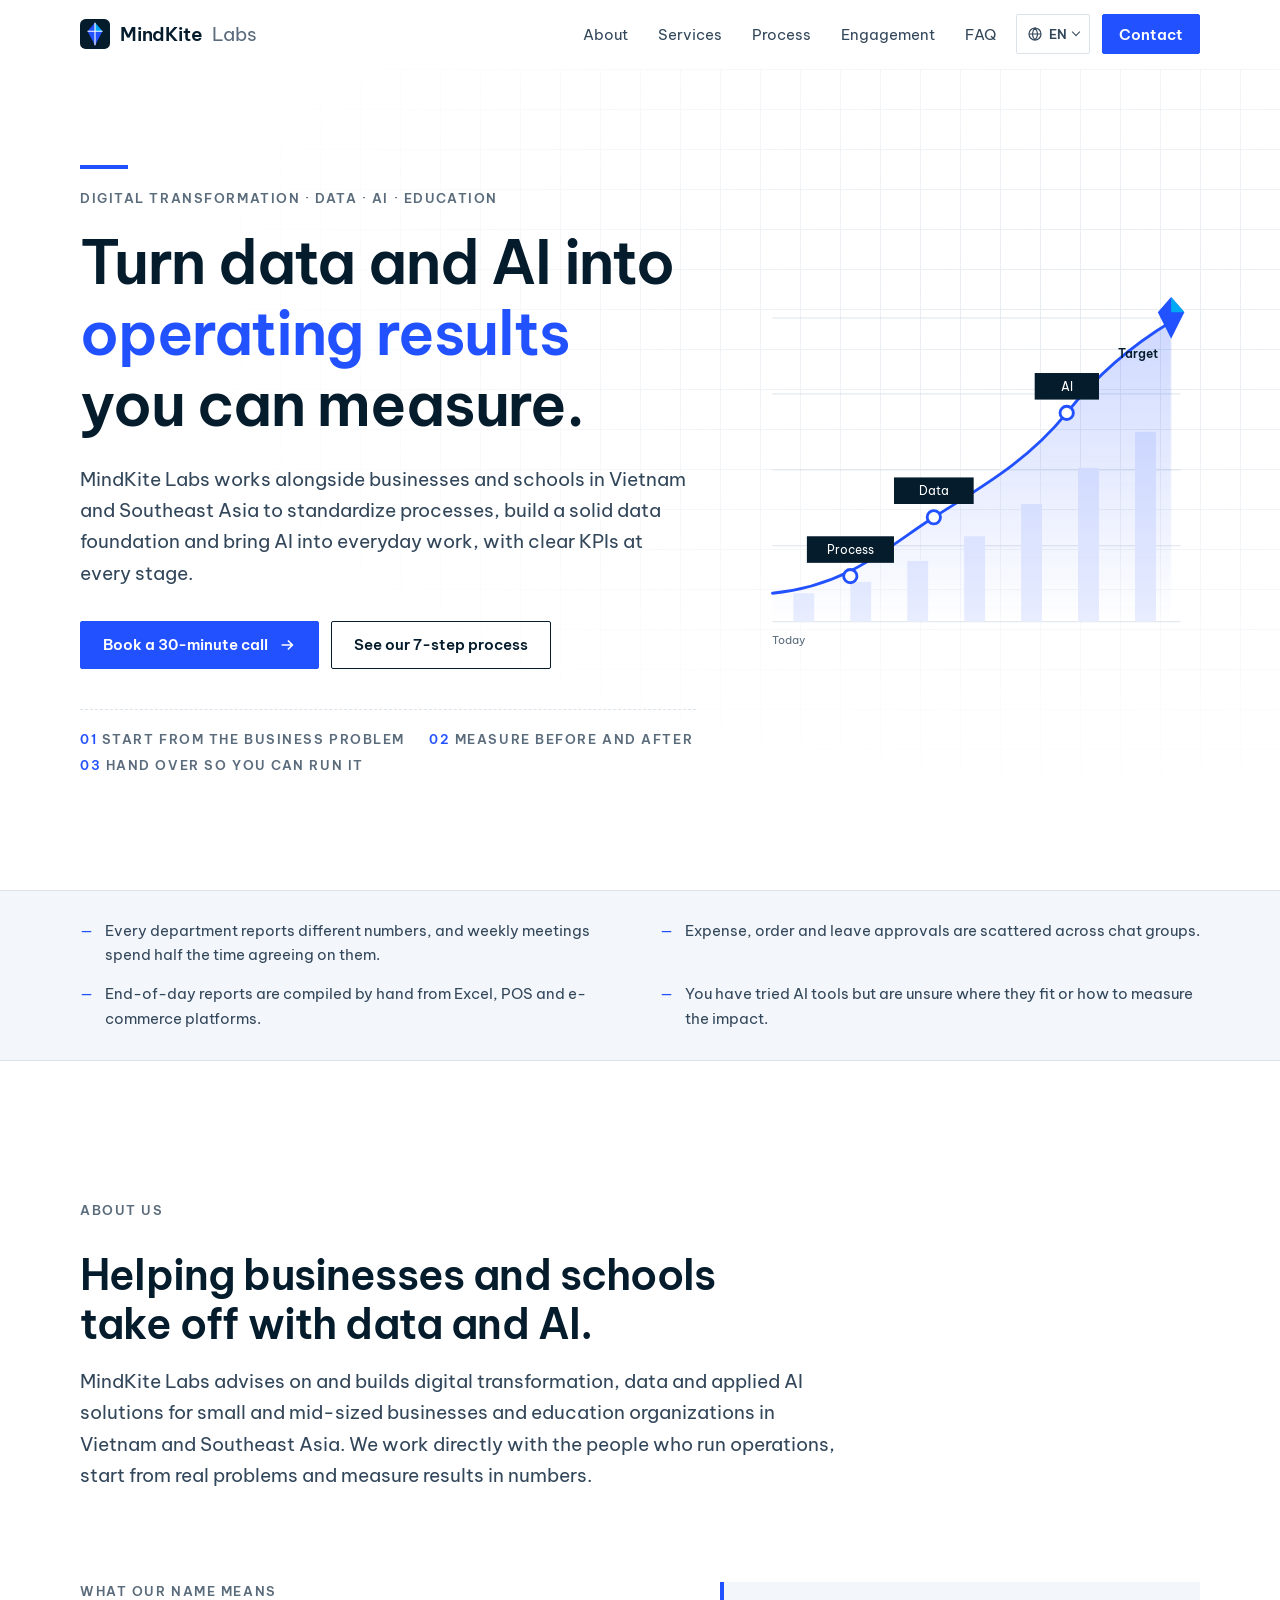
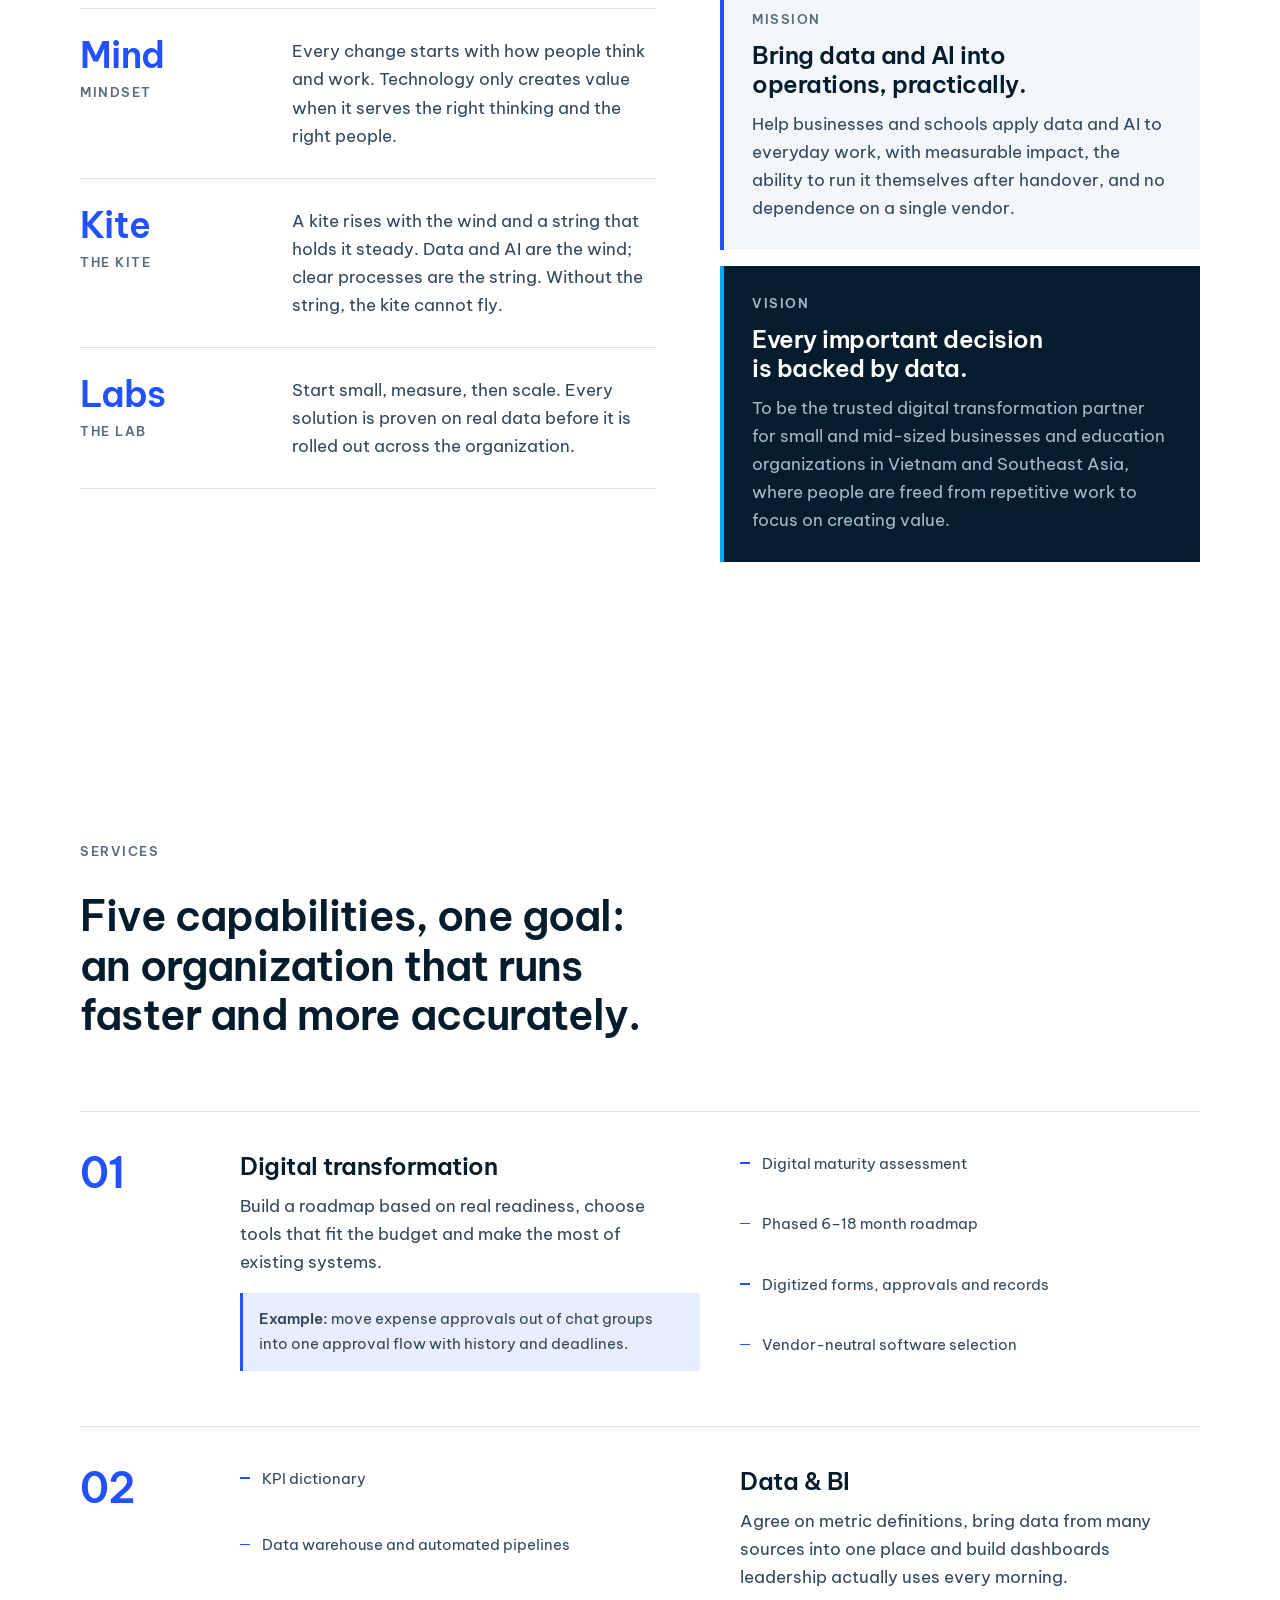
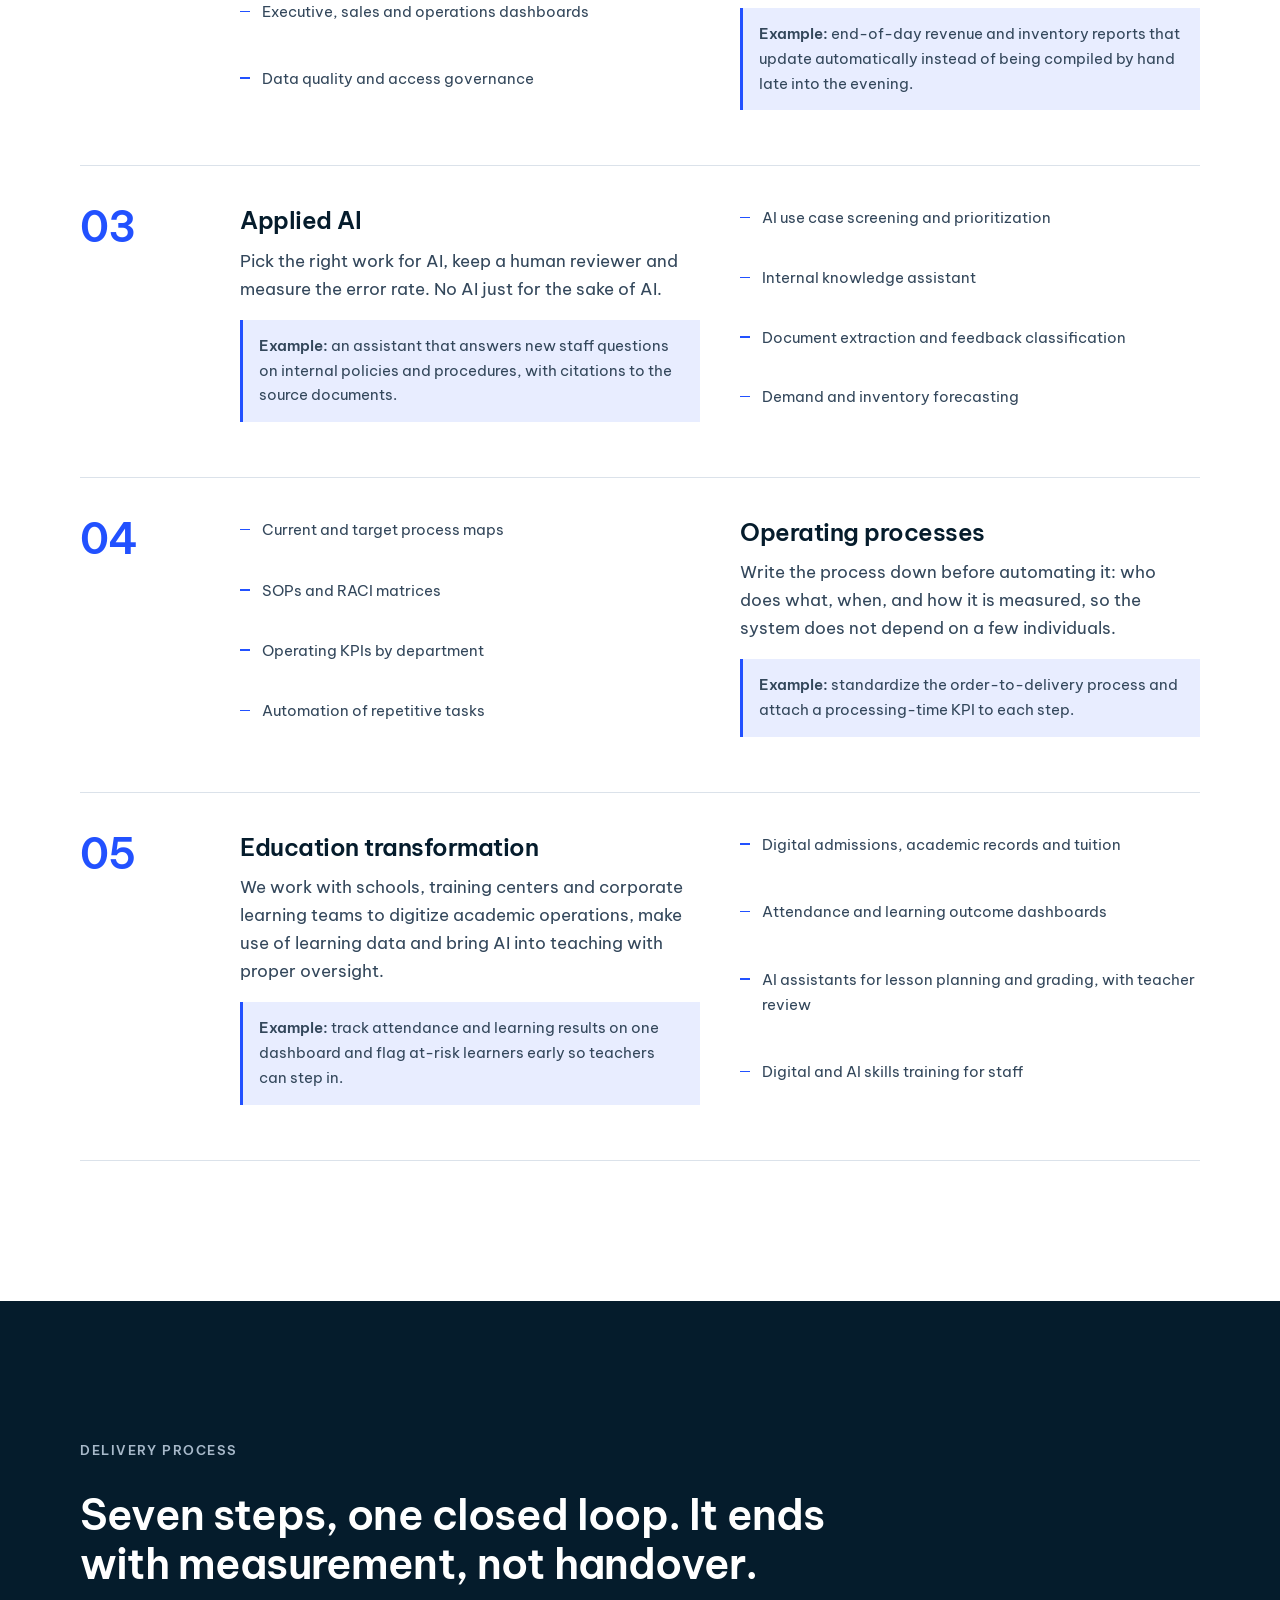
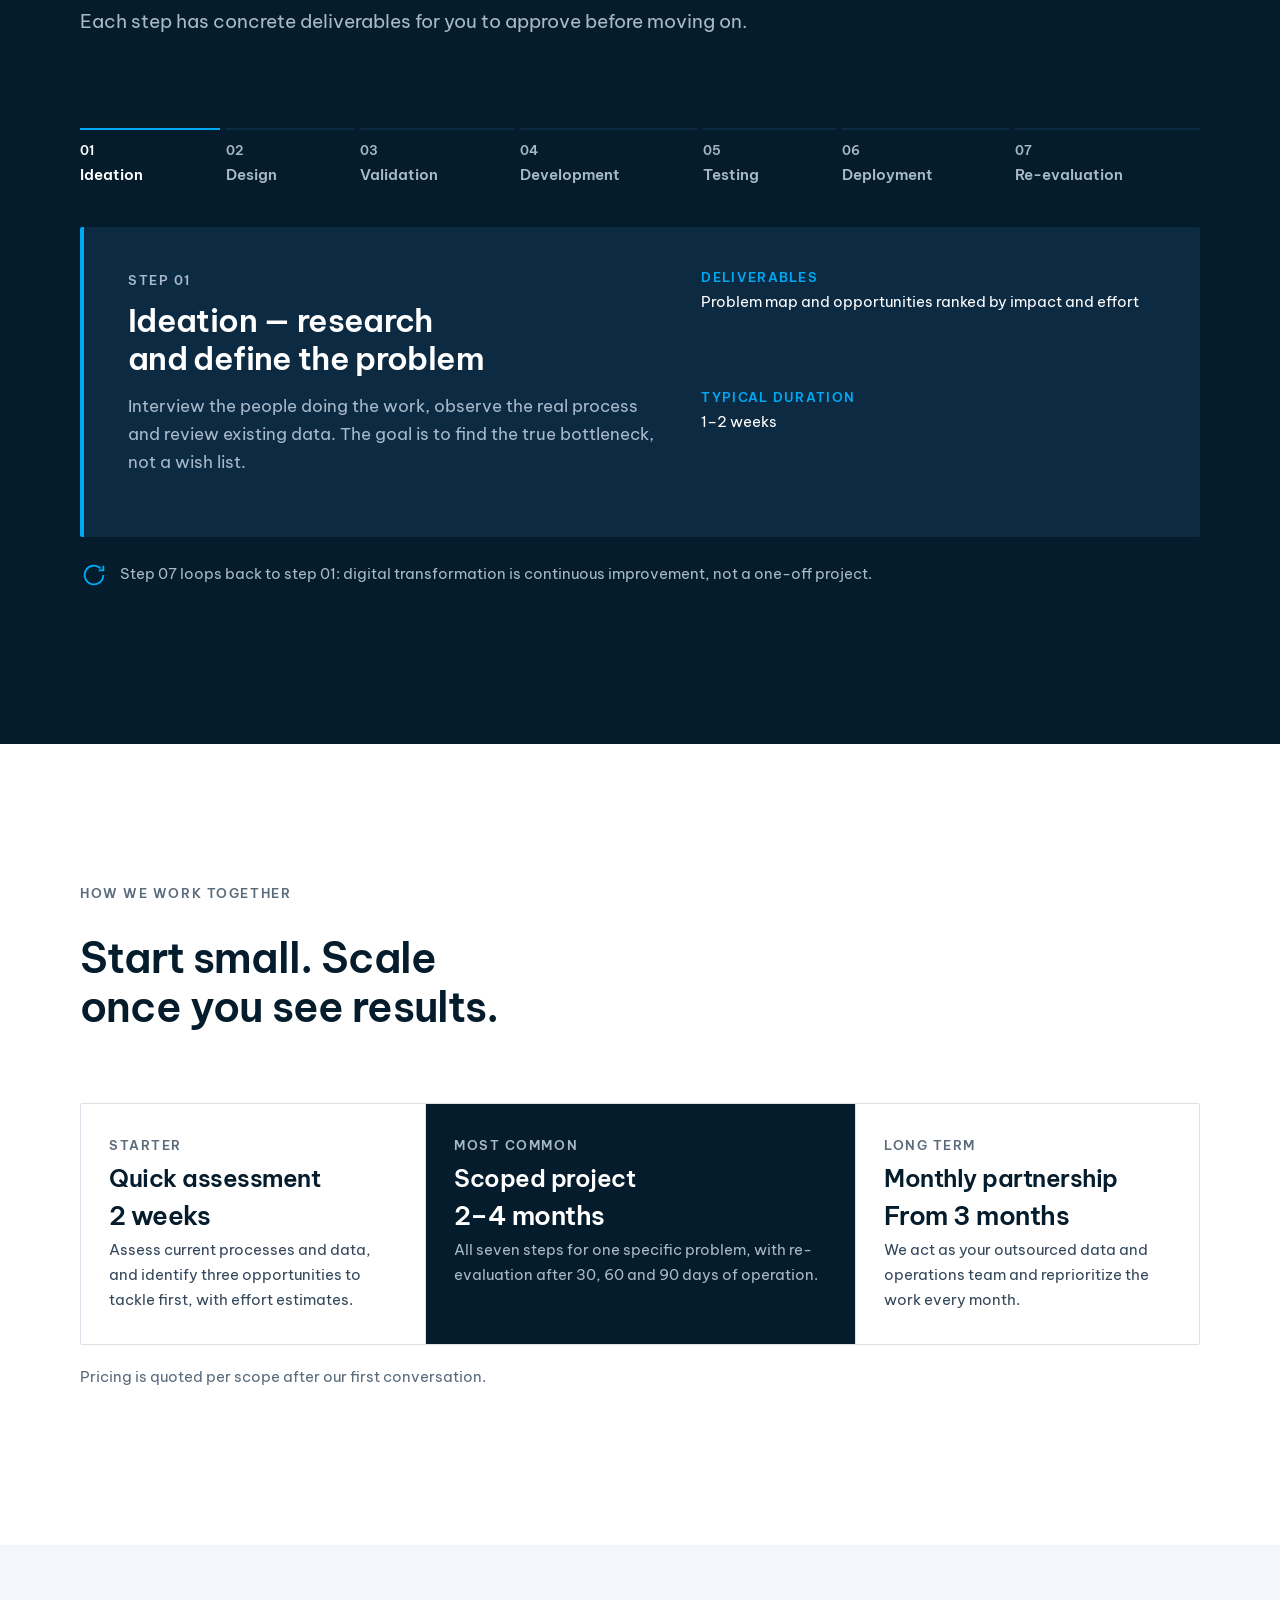
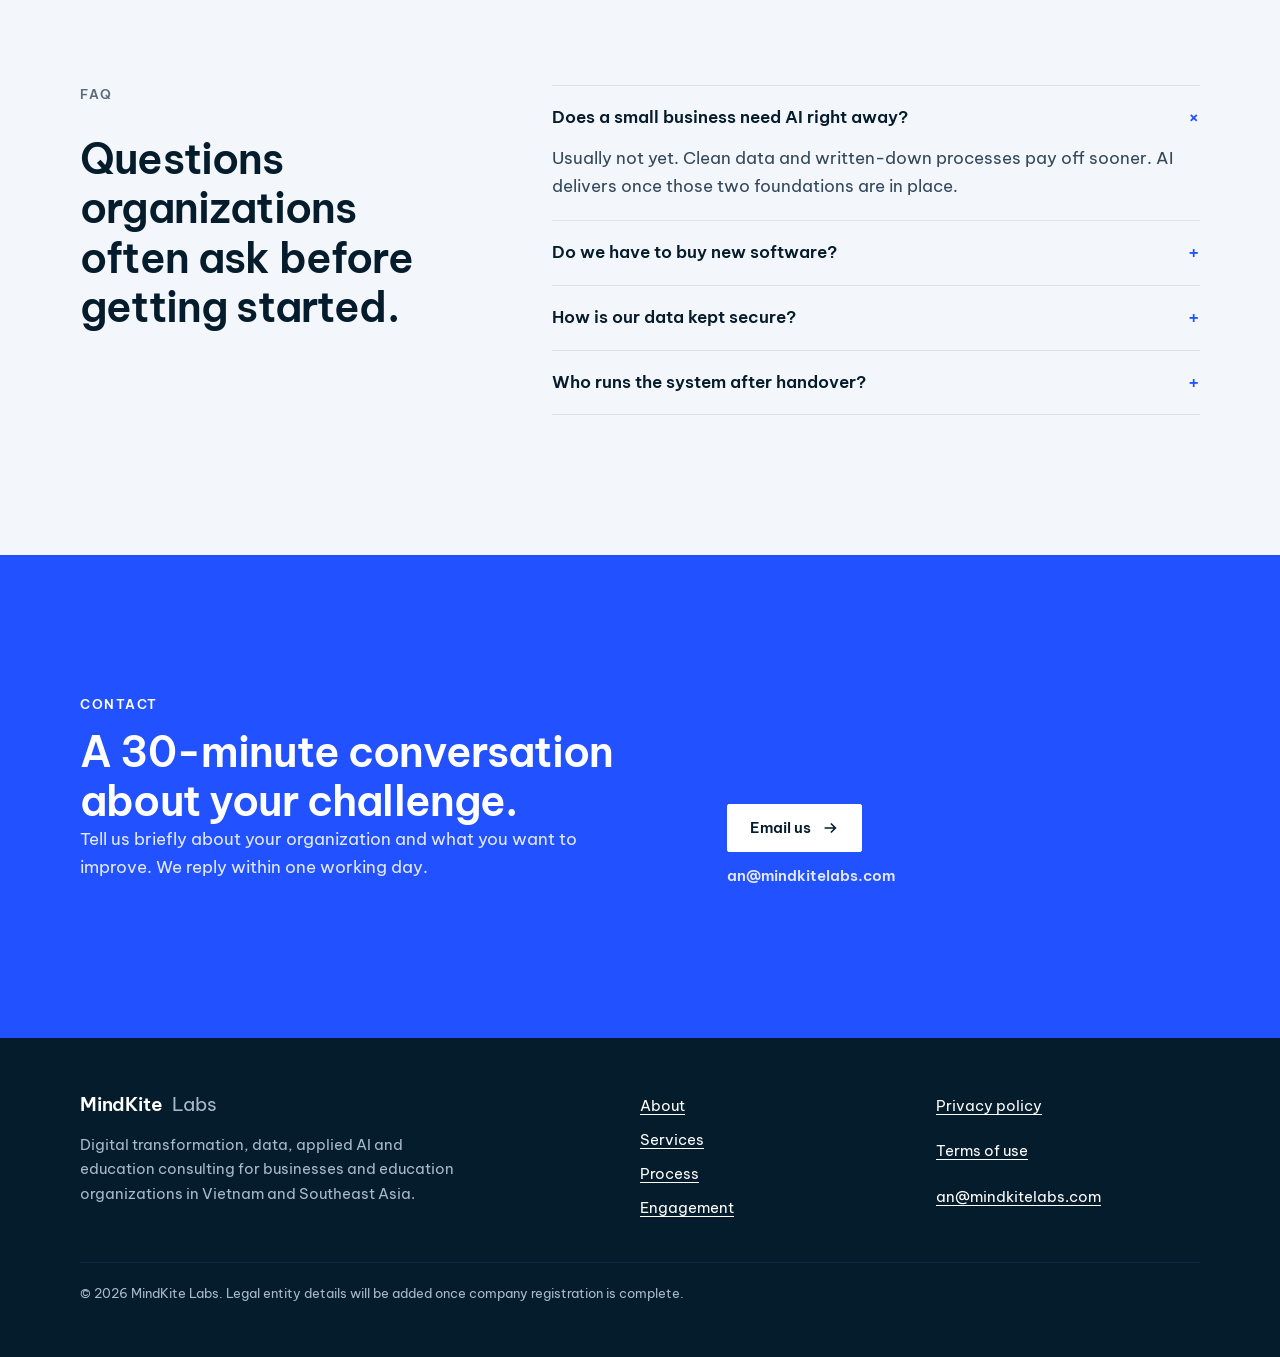
==== commit f5c54fc5: "feat: language dropdown, Open Graph image and hosted email logo" ====
--- a/en/index.html
+++ b/en/index.html
@@ -14,6 +14,10 @@
   <meta property="og:title" content="MindKite Labs — Digital transformation, data and AI consulting">
   <meta property="og:description" content="Turn data and AI into operating results you can measure.">
   <meta property="og:url" content="https://mindkitelabs.com/en/">
+  <meta property="og:image" content="https://mindkitelabs.com/assets/brand/og-image.png">
+  <meta property="og:image:width" content="1200">
+  <meta property="og:image:height" content="630">
+  <meta name="twitter:card" content="summary_large_image">
   <meta name="theme-color" content="#051c2c">
   <link rel="icon" href="/favicon.svg" type="image/svg+xml">
   <link rel="preconnect" href="https://fonts.googleapis.com">
@@ -40,11 +44,14 @@
       <li><a href="#hop-tac">Engagement</a></li>
       <li><a href="#hoi-dap">FAQ</a></li>
     </ul>
-    <div class="lang-switch" aria-label="Language">
-      <a href="/" hreflang="vi" lang="vi">VI</a>
-      <a href="/en/" hreflang="en" lang="en" aria-current="page">EN</a>
-      <a href="/th/" hreflang="th" lang="th">TH</a>
-    </div>
+    <details class="lang-menu">
+      <summary aria-label="Language: English"><svg viewBox="0 0 20 20" fill="none" stroke="currentColor" stroke-width="1.5" aria-hidden="true"><circle cx="10" cy="10" r="7.5"/><path d="M2.5 10h15M10 2.5c2.2 2.2 3.2 4.7 3.2 7.5s-1 5.3-3.2 7.5c-2.2-2.2-3.2-4.7-3.2-7.5s1-5.3 3.2-7.5z"/></svg><span class="lang-code">EN</span></summary>
+      <ul>
+        <li><a href="/" hreflang="vi" lang="vi">Tiếng Việt</a></li>
+        <li><a href="/en/" hreflang="en" lang="en" aria-current="page">English</a></li>
+        <li><a href="/th/" hreflang="th" lang="th">ไทย</a></li>
+      </ul>
+    </details>
     <a class="btn btn-primary" href="#lien-he">Contact</a>
   </nav>
 </header>
@@ -403,6 +410,7 @@
   </div>
 </footer>
 
+<script src="/assets/lang-menu.js"></script>
 <script src="/assets/main.js"></script>
 </body>
 </html>
--- a/assets/base.css
+++ b/assets/base.css
@@ -124,17 +124,24 @@
   *, *::before, *::after { animation: none !important; transition: none !important; scroll-behavior: auto !important; }
 }
 
-/* Language switcher (always visible, also on mobile) */
+/* Language dropdown: native <details>, works without JS; lang-menu.js closes it on outside click / Esc */
 .nav { justify-content: flex-start; gap: 12px; }
-.lang-switch { display: flex; gap: 2px; margin-left: auto; font: var(--w-strong) var(--fs-xs)/1 var(--font-body); }
-@media (min-width: 860px) { .nav-links { margin-left: auto; } .nav .lang-switch { margin-left: 12px; } }
-.lang-switch a { padding: 8px 6px; color: var(--ink-3); text-decoration: none; letter-spacing: .06em; }
-.lang-switch a:hover { color: var(--accent); }
-.lang-switch a[aria-current="page"] { color: var(--ink); box-shadow: inset 0 -2px 0 var(--accent); }
+.lang-menu { position: relative; margin-left: auto; }
+@media (min-width: 860px) { .nav-links { margin-left: auto; } .nav .lang-menu { margin-left: 8px; } }
+.lang-menu summary { display: flex; align-items: center; gap: 6px; min-height: 40px; padding: 8px 10px; cursor: pointer; list-style: none; border: 1px solid var(--line); border-radius: 2px; font: var(--w-strong) var(--fs-xs)/1 var(--font-body); color: var(--ink-2); }
+.lang-menu summary::-webkit-details-marker { display: none; }
+.lang-menu summary::after { content: ""; width: 6px; height: 6px; border: solid currentColor; border-width: 0 1.5px 1.5px 0; transform: translateY(-2px) rotate(45deg); transition: transform .2s var(--ease); }
+.lang-menu[open] summary::after { transform: translateY(1px) rotate(-135deg); }
+.lang-menu summary:hover { color: var(--accent); border-color: var(--accent); }
+.lang-menu summary svg { width: 16px; height: 16px; }
+.lang-menu ul { position: absolute; right: 0; top: calc(100% + 6px); z-index: 60; min-width: 168px; margin: 0; padding: 6px; list-style: none; background: var(--paper); border: 1px solid var(--line); box-shadow: 0 12px 32px rgba(5, 28, 44, .12); }
+.lang-menu a { display: block; padding: 10px 12px; font-size: var(--fs-sm); color: var(--ink-2); text-decoration: none; }
+.lang-menu a:hover { background: var(--paper-2); color: var(--accent); }
+.lang-menu a[aria-current="page"] { color: var(--ink); font-weight: var(--w-strong); box-shadow: inset 3px 0 0 var(--accent); }
 @media (max-width: 400px) { .nav > .btn { display: none; } }
 
 /* Thai: no letter-case, no tracking on combining marks, taller lines for stacked vowels/tones */
 :lang(th) { --font-body: "Be Vietnam Pro", "Noto Sans Thai", system-ui, sans-serif; }
-:lang(th) .label, :lang(th) h1, :lang(th) h2, :lang(th) h3, :lang(th) dt, :lang(th) .lang-switch a { letter-spacing: 0; }
+:lang(th) .label, :lang(th) h1, :lang(th) h2, :lang(th) h3, :lang(th) dt { letter-spacing: 0; }
 :lang(th) h1, :lang(th) h2, :lang(th) h3 { line-height: 1.4; }
 :lang(th) body { line-height: 1.8; }
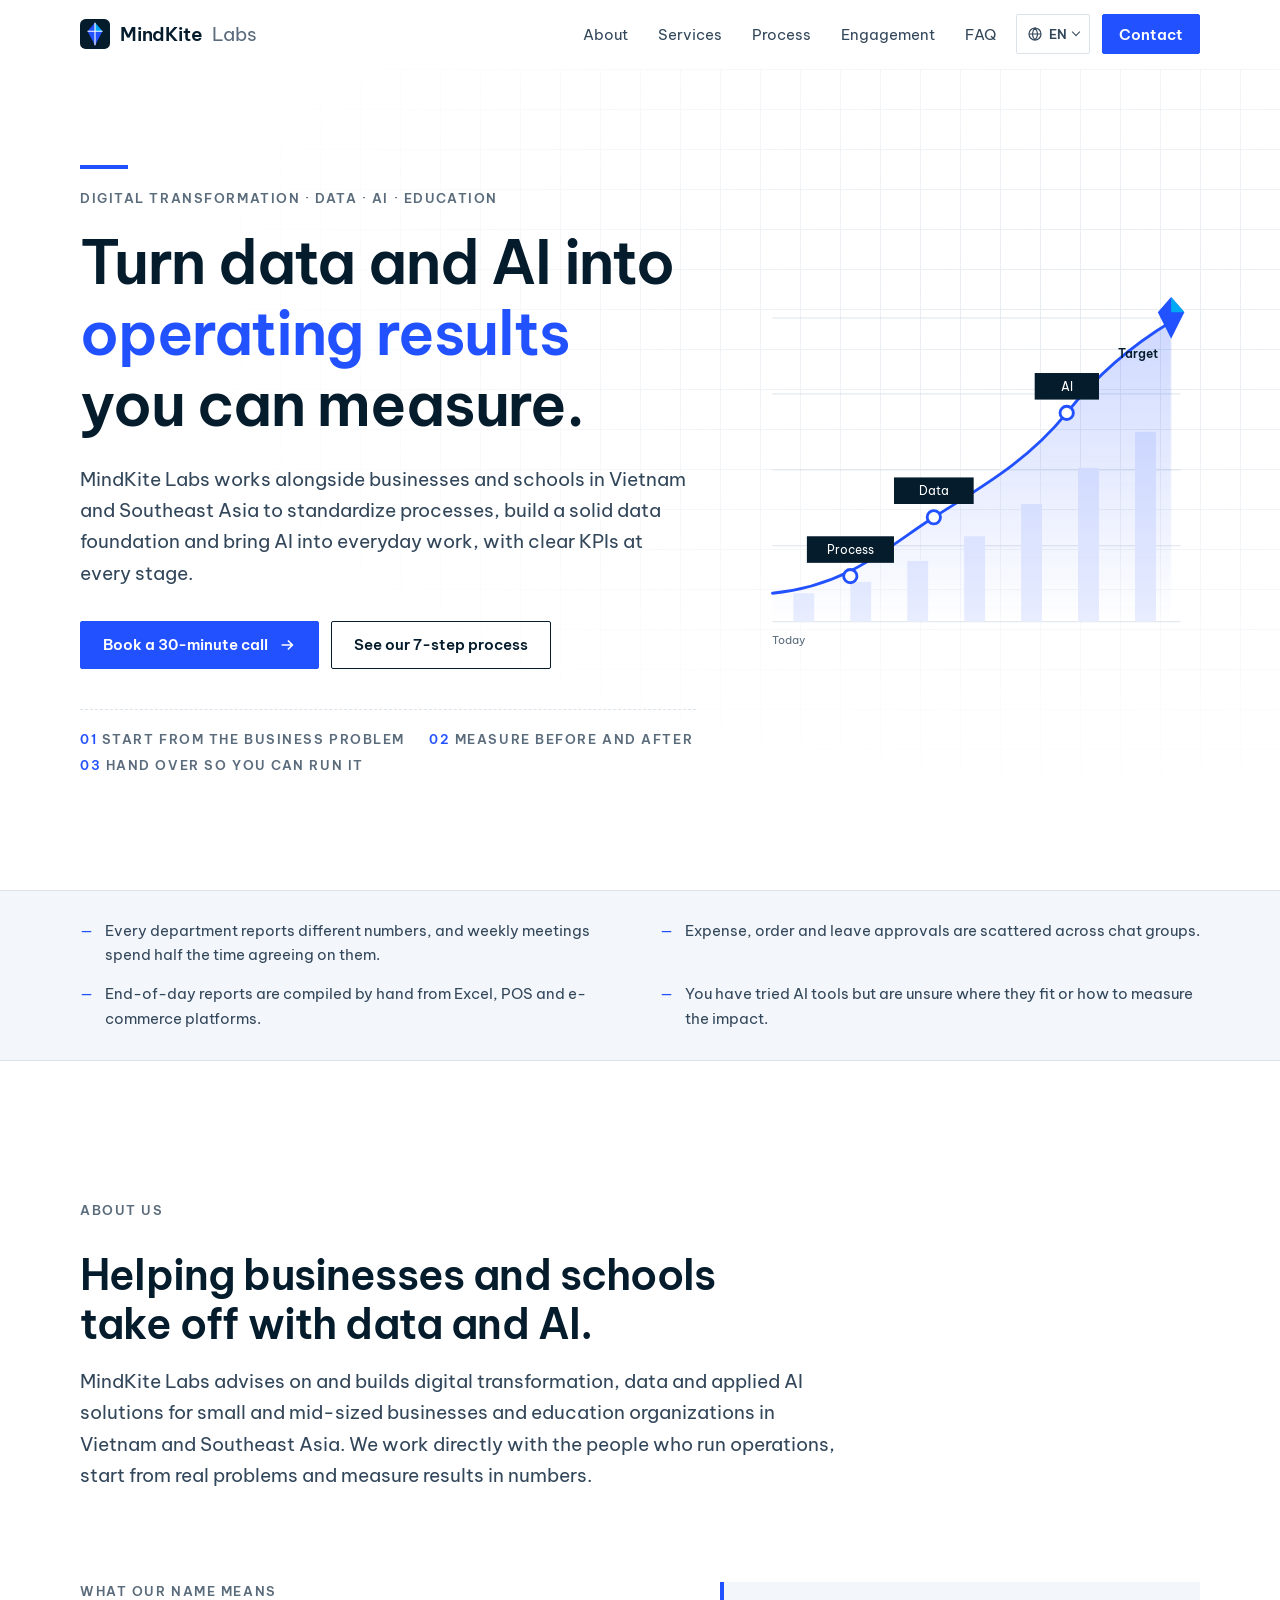
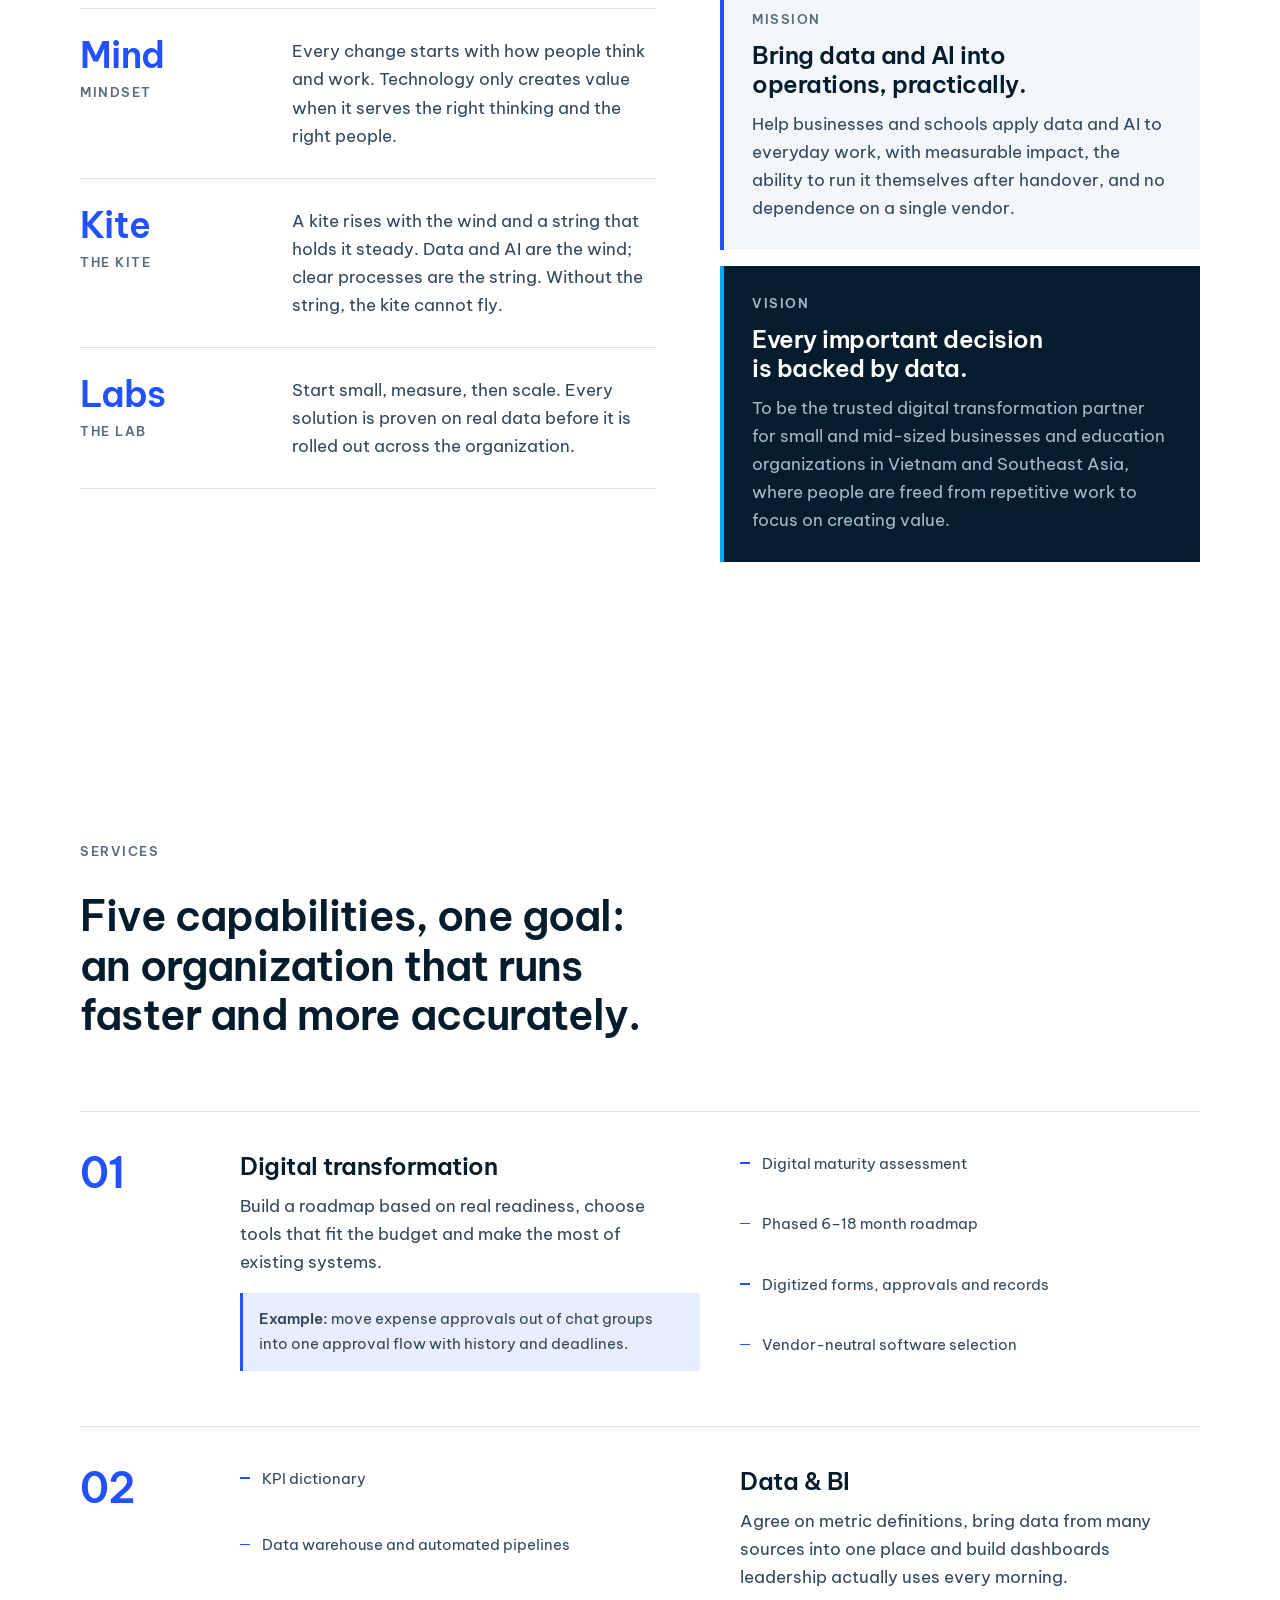
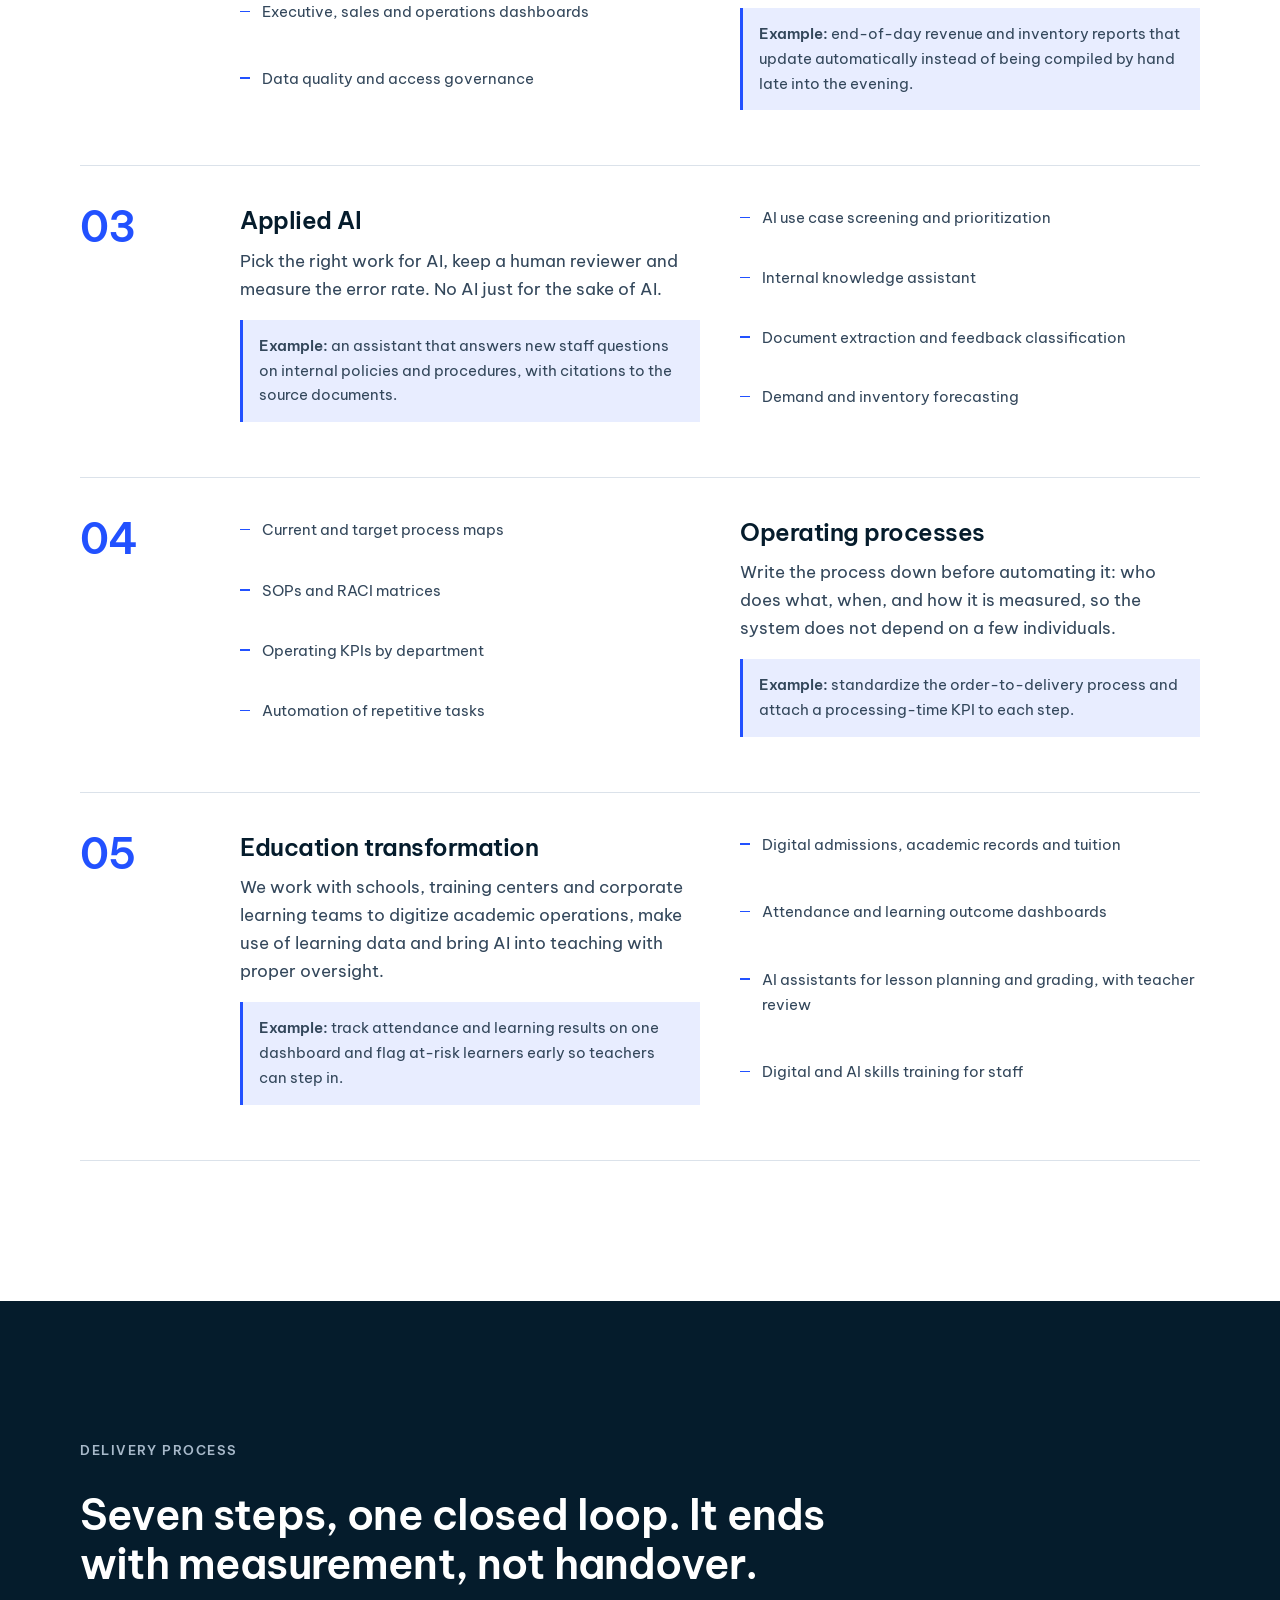
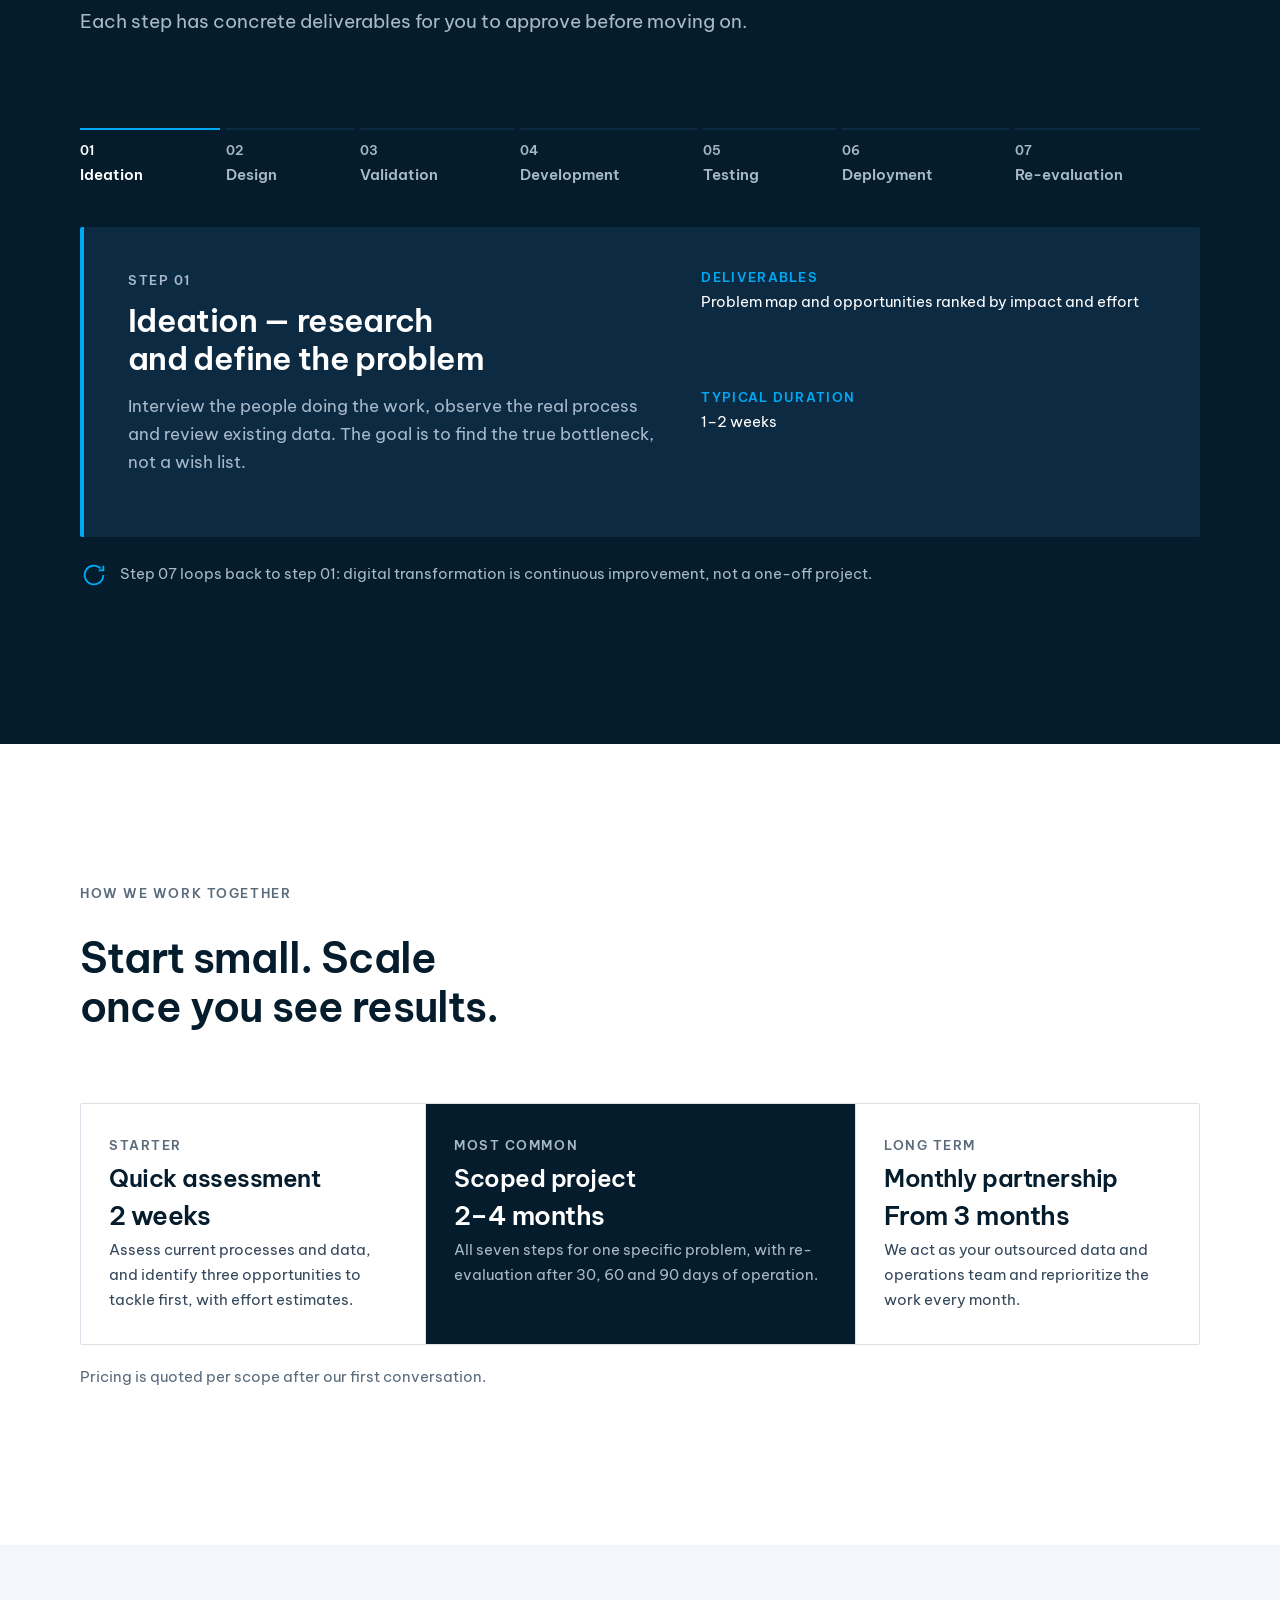
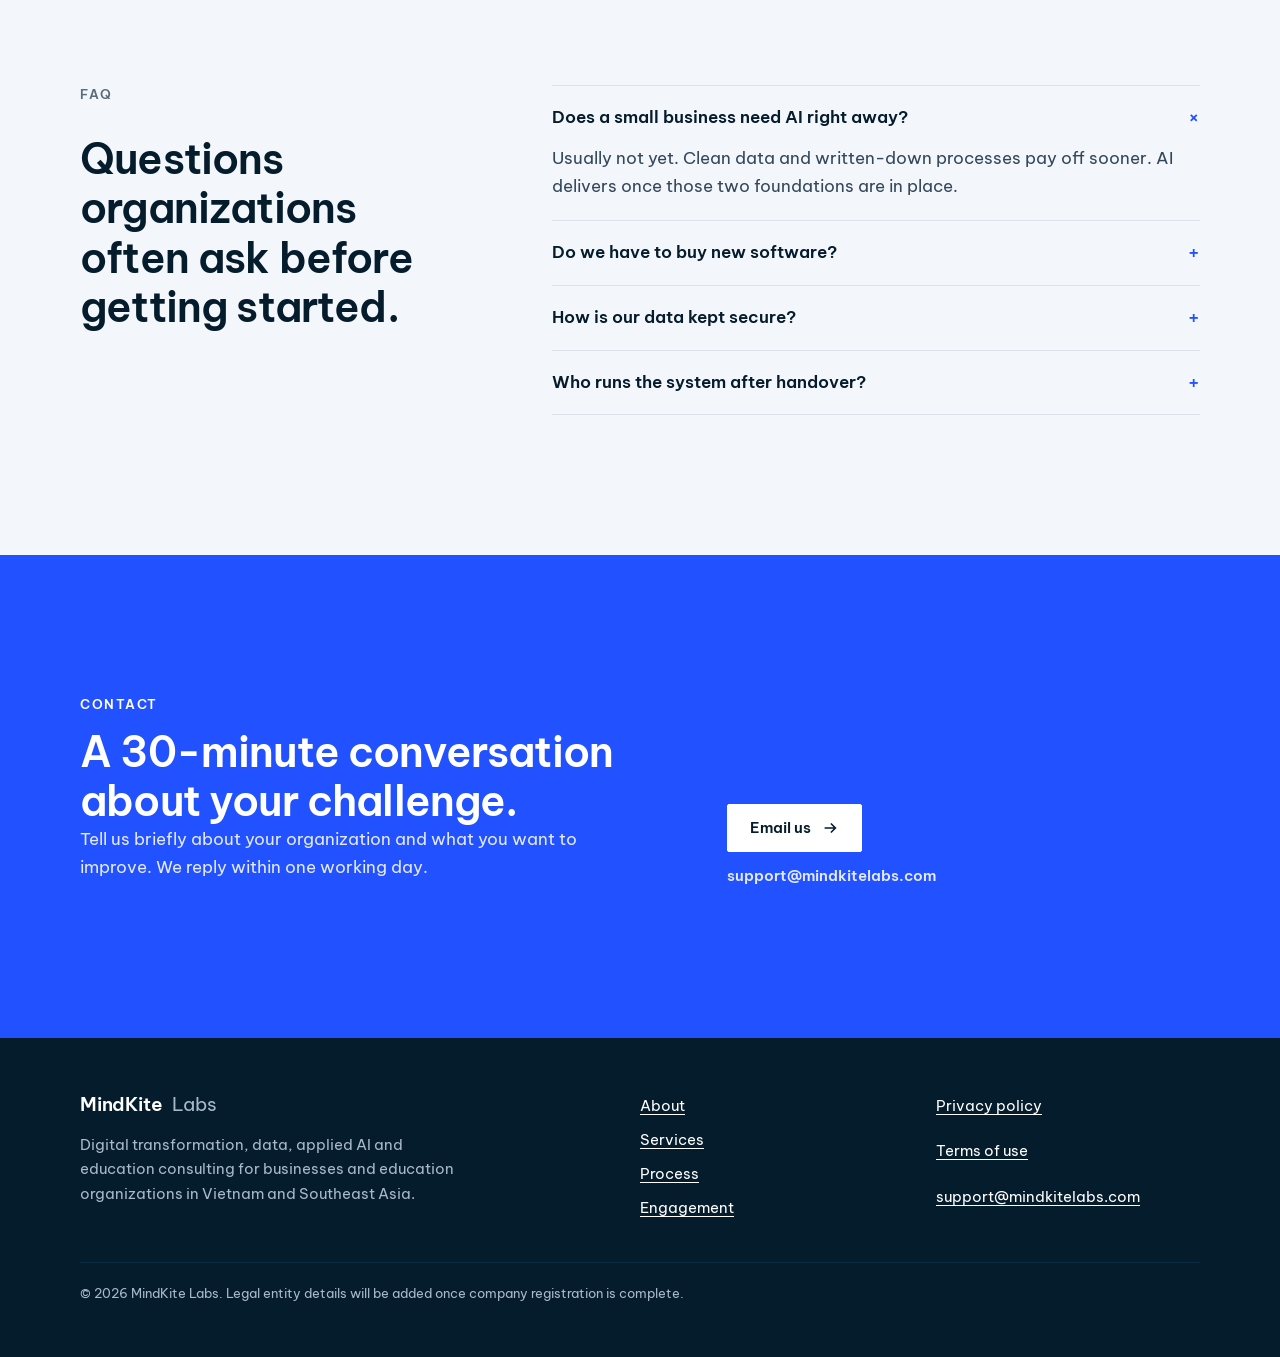
==== commit ebf93f85: "feat: use support@ as public contact email, add signature mark" ====
--- a/en/index.html
+++ b/en/index.html
@@ -379,9 +379,9 @@
         <p>Tell us briefly about your organization and what you want to improve. We reply within one working day.</p>
       </div>
       <div class="reveal">
-        <a class="btn btn-primary" href="mailto:an@mindkitelabs.com?subject=Digital%20transformation%20inquiry">Email us
+        <a class="btn btn-primary" href="mailto:support@mindkitelabs.com?subject=Digital%20transformation%20inquiry">Email us
           <svg viewBox="0 0 20 20" fill="none" stroke="currentColor" stroke-width="1.8" aria-hidden="true"><path d="M4 10h12m-5-5 5 5-5 5"/></svg></a>
-        <p class="contact-mail" style="margin-top:16px">an@mindkitelabs.com</p>
+        <p class="contact-mail" style="margin-top:16px">support@mindkitelabs.com</p>
       </div>
     </div>
   </section>
@@ -403,7 +403,7 @@
       <ul aria-label="Legal">
         <li><a href="/en/privacy.html">Privacy policy</a></li>
         <li><a href="/en/terms.html">Terms of use</a></li>
-        <li><a href="mailto:an@mindkitelabs.com">an@mindkitelabs.com</a></li>
+        <li><a href="mailto:support@mindkitelabs.com">support@mindkitelabs.com</a></li>
       </ul>
     </div>
     <p class="footer-note">© 2026 MindKite Labs. Legal entity details will be added once company registration is complete.</p>
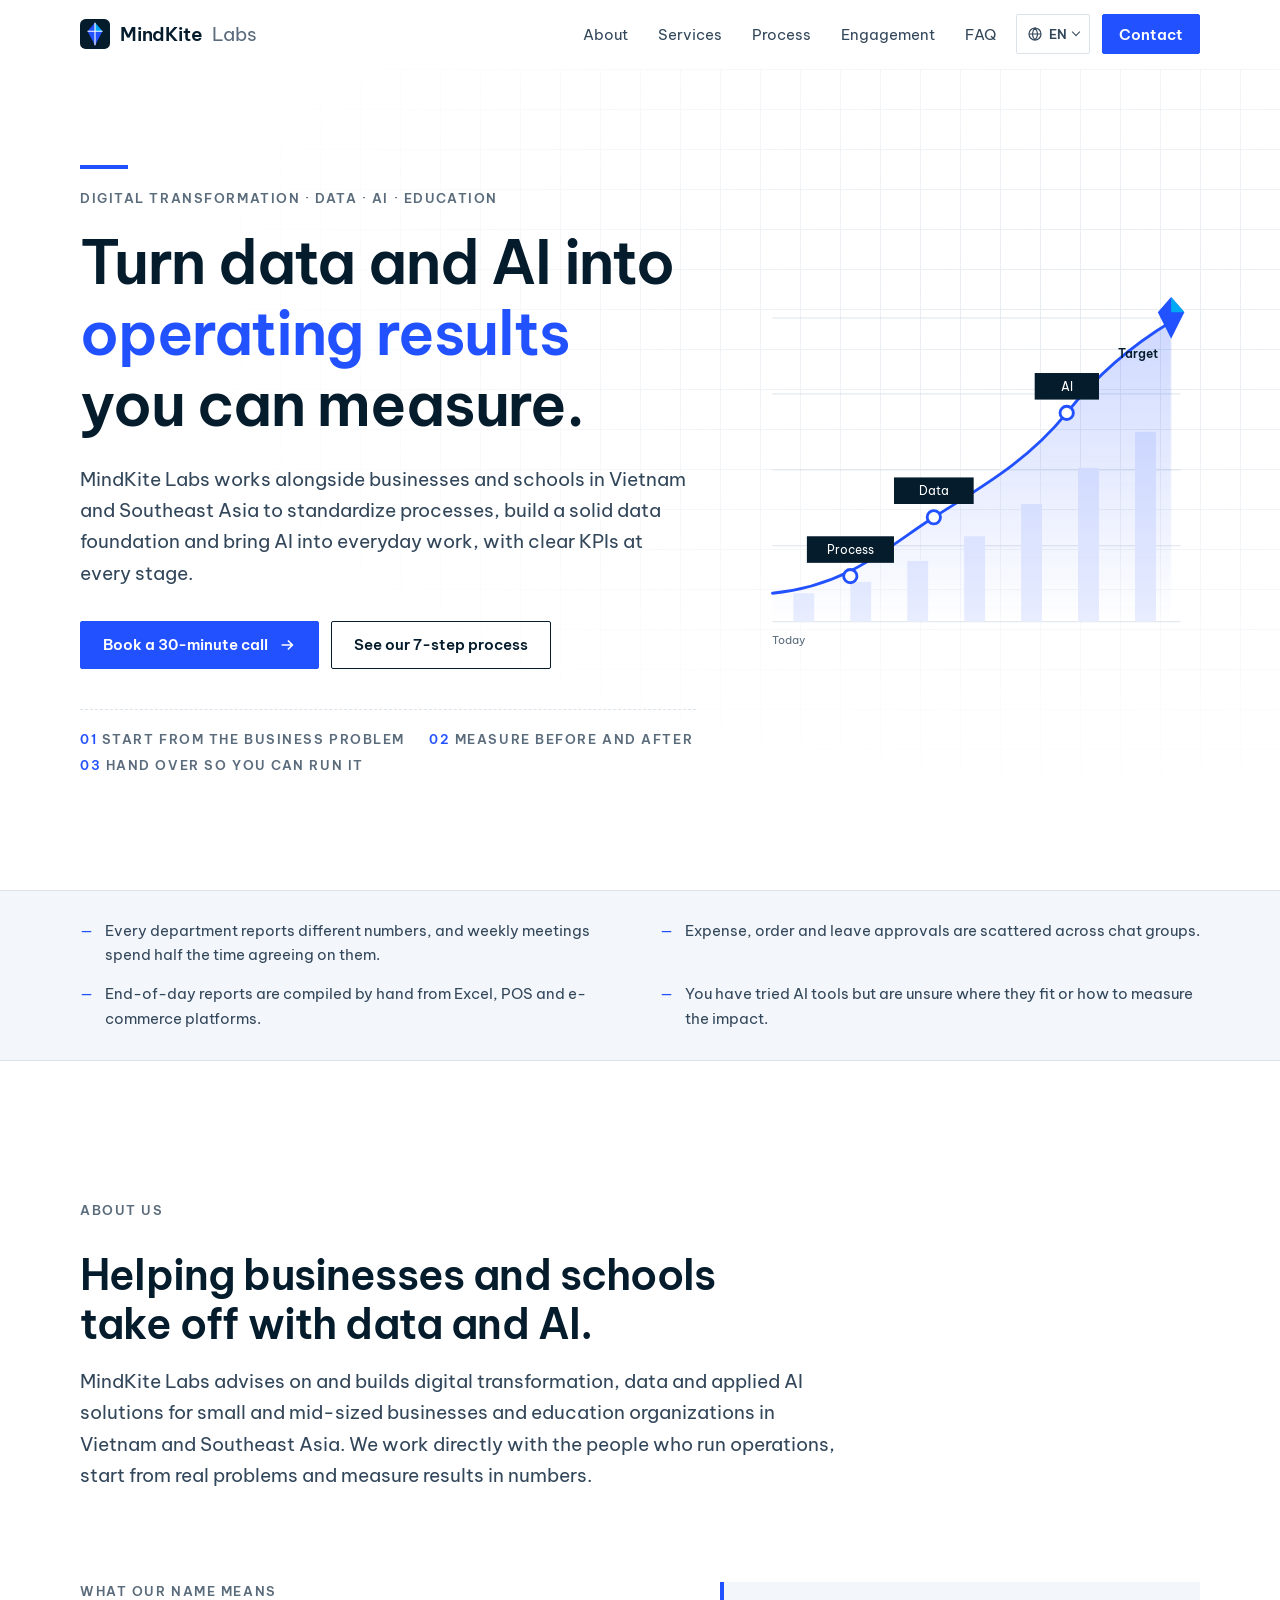
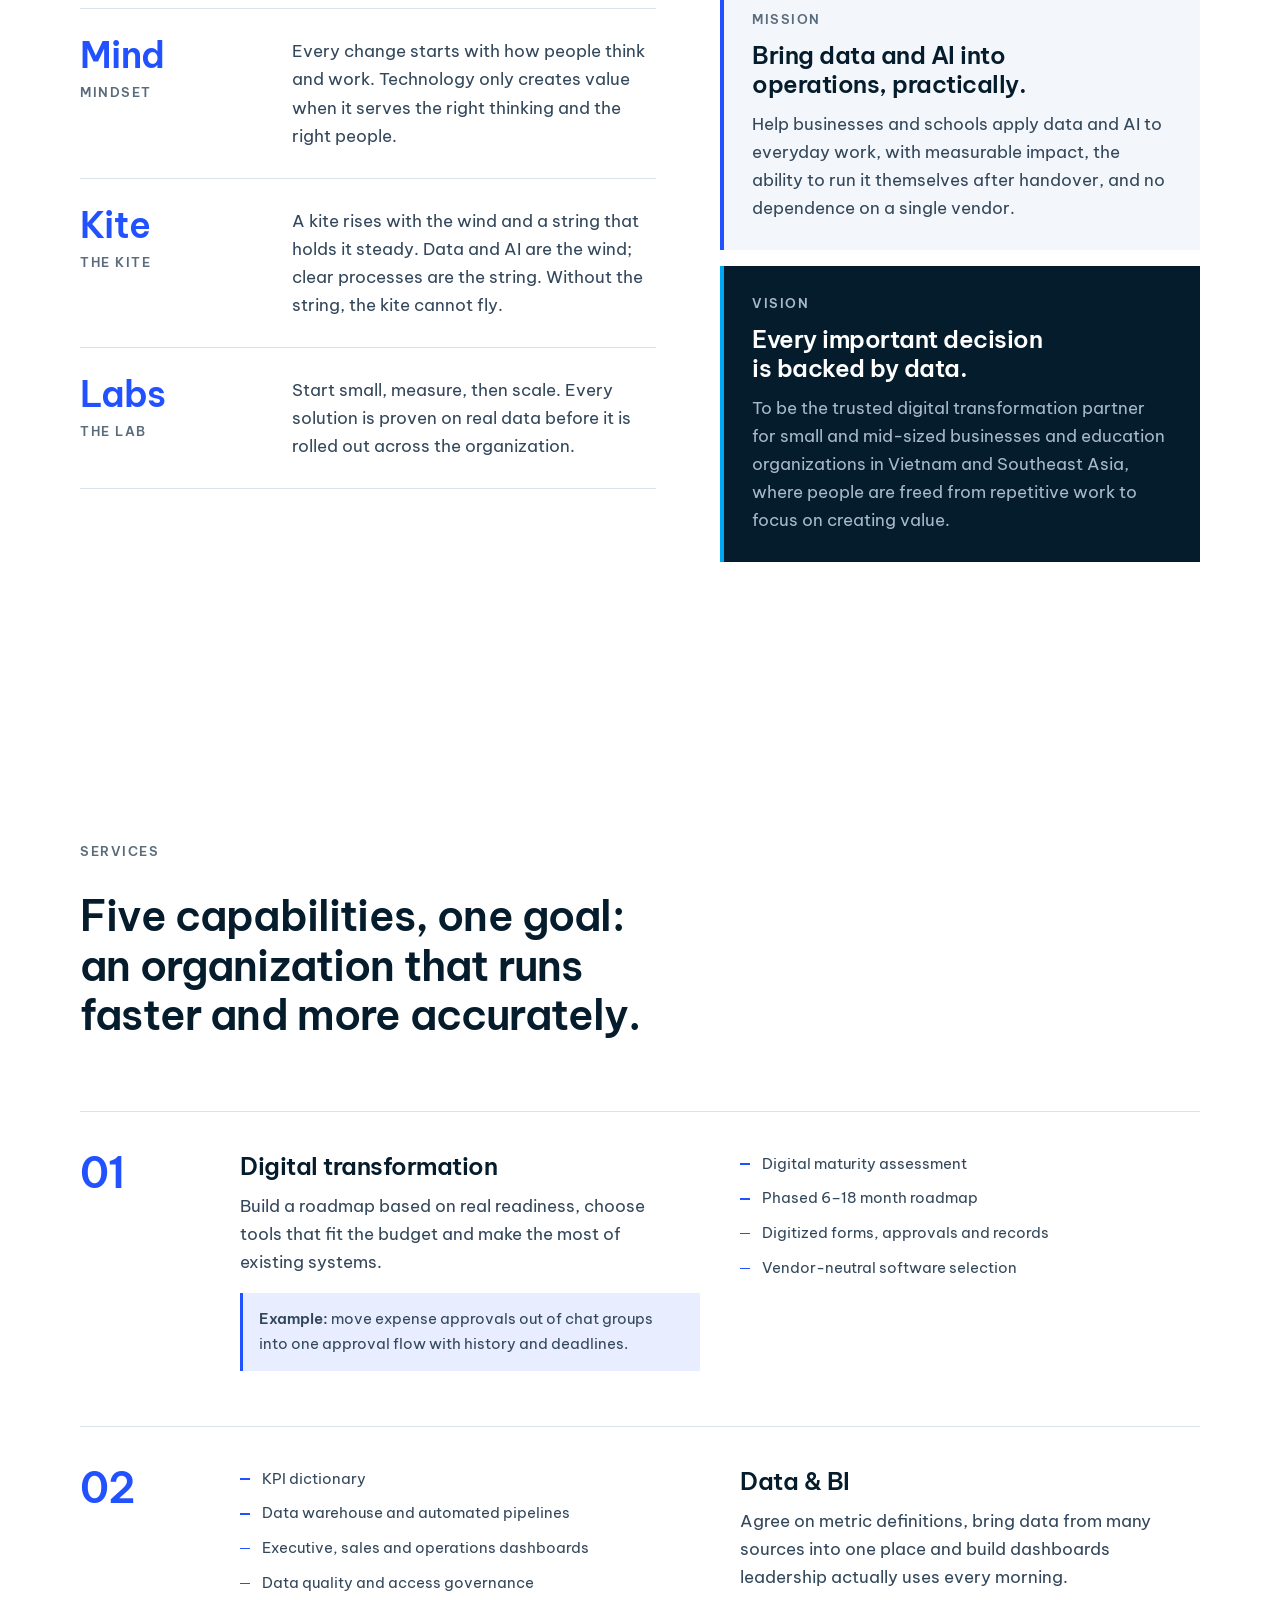
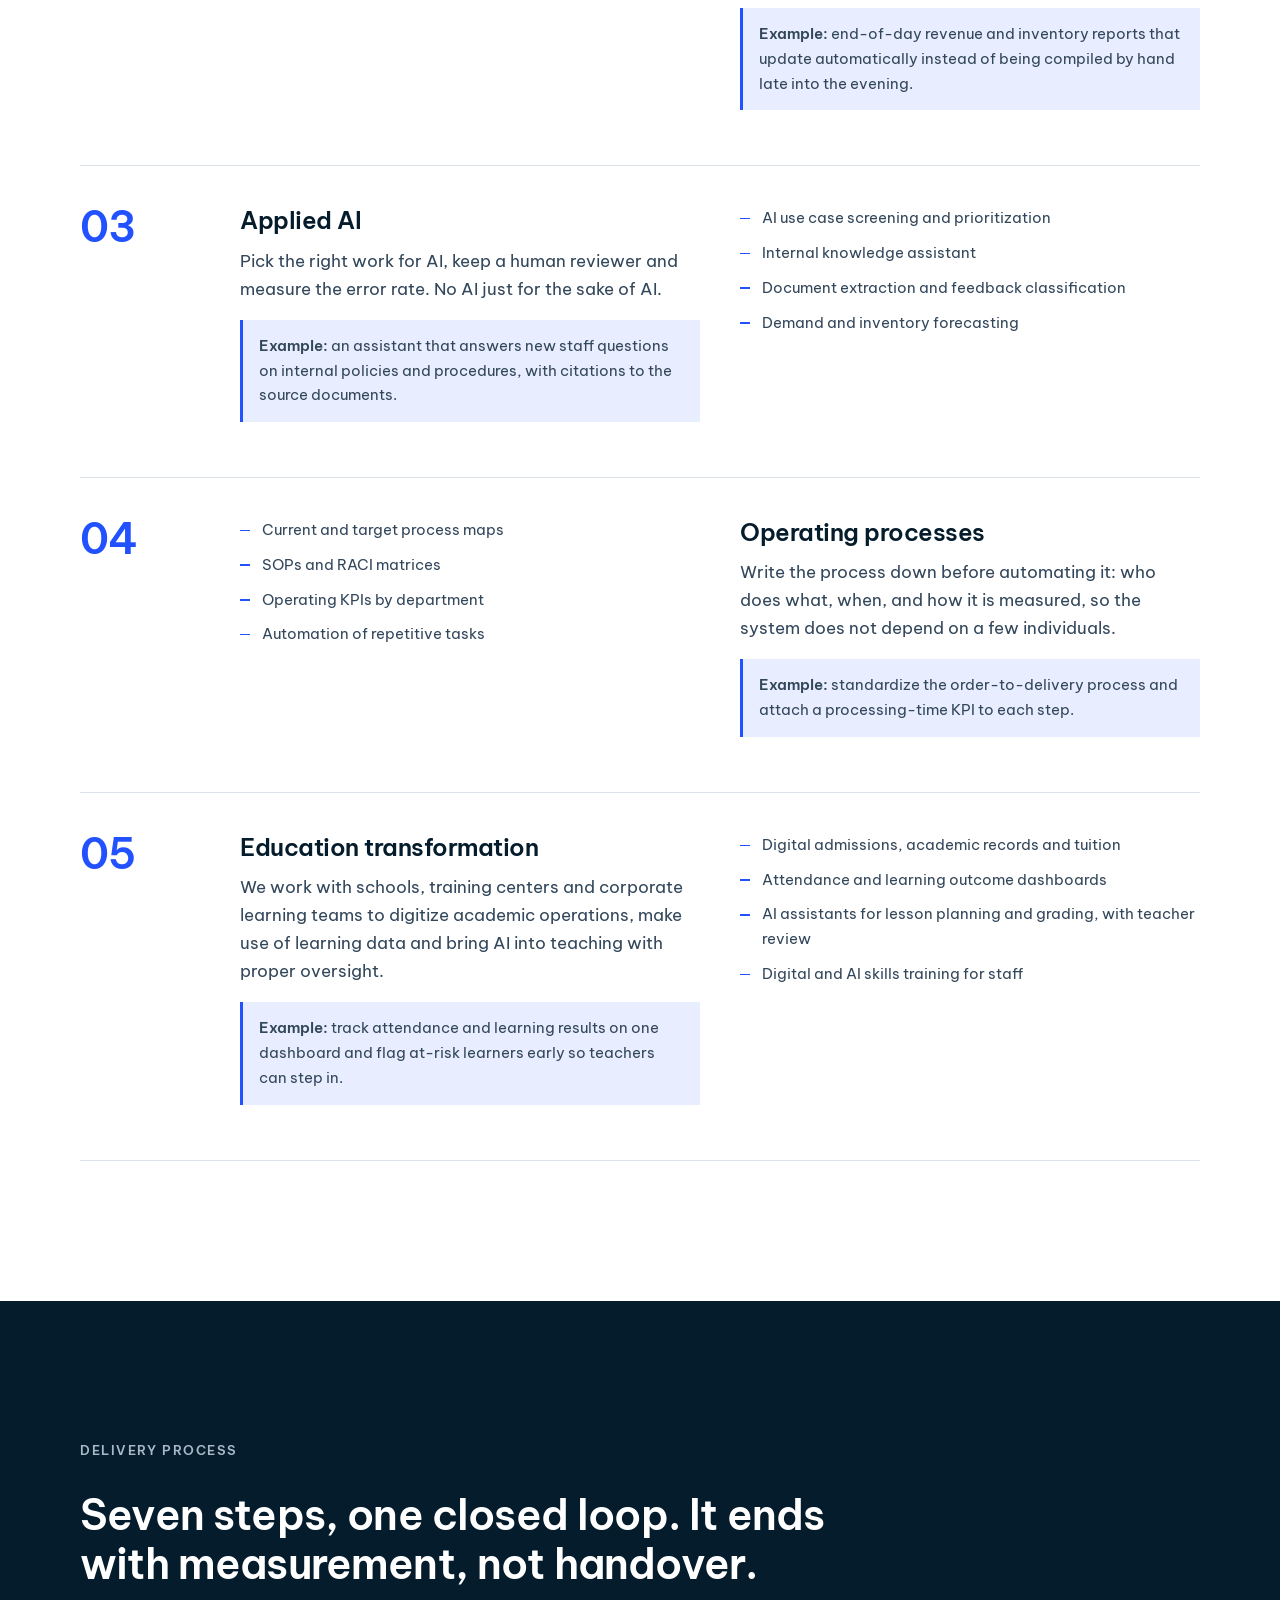
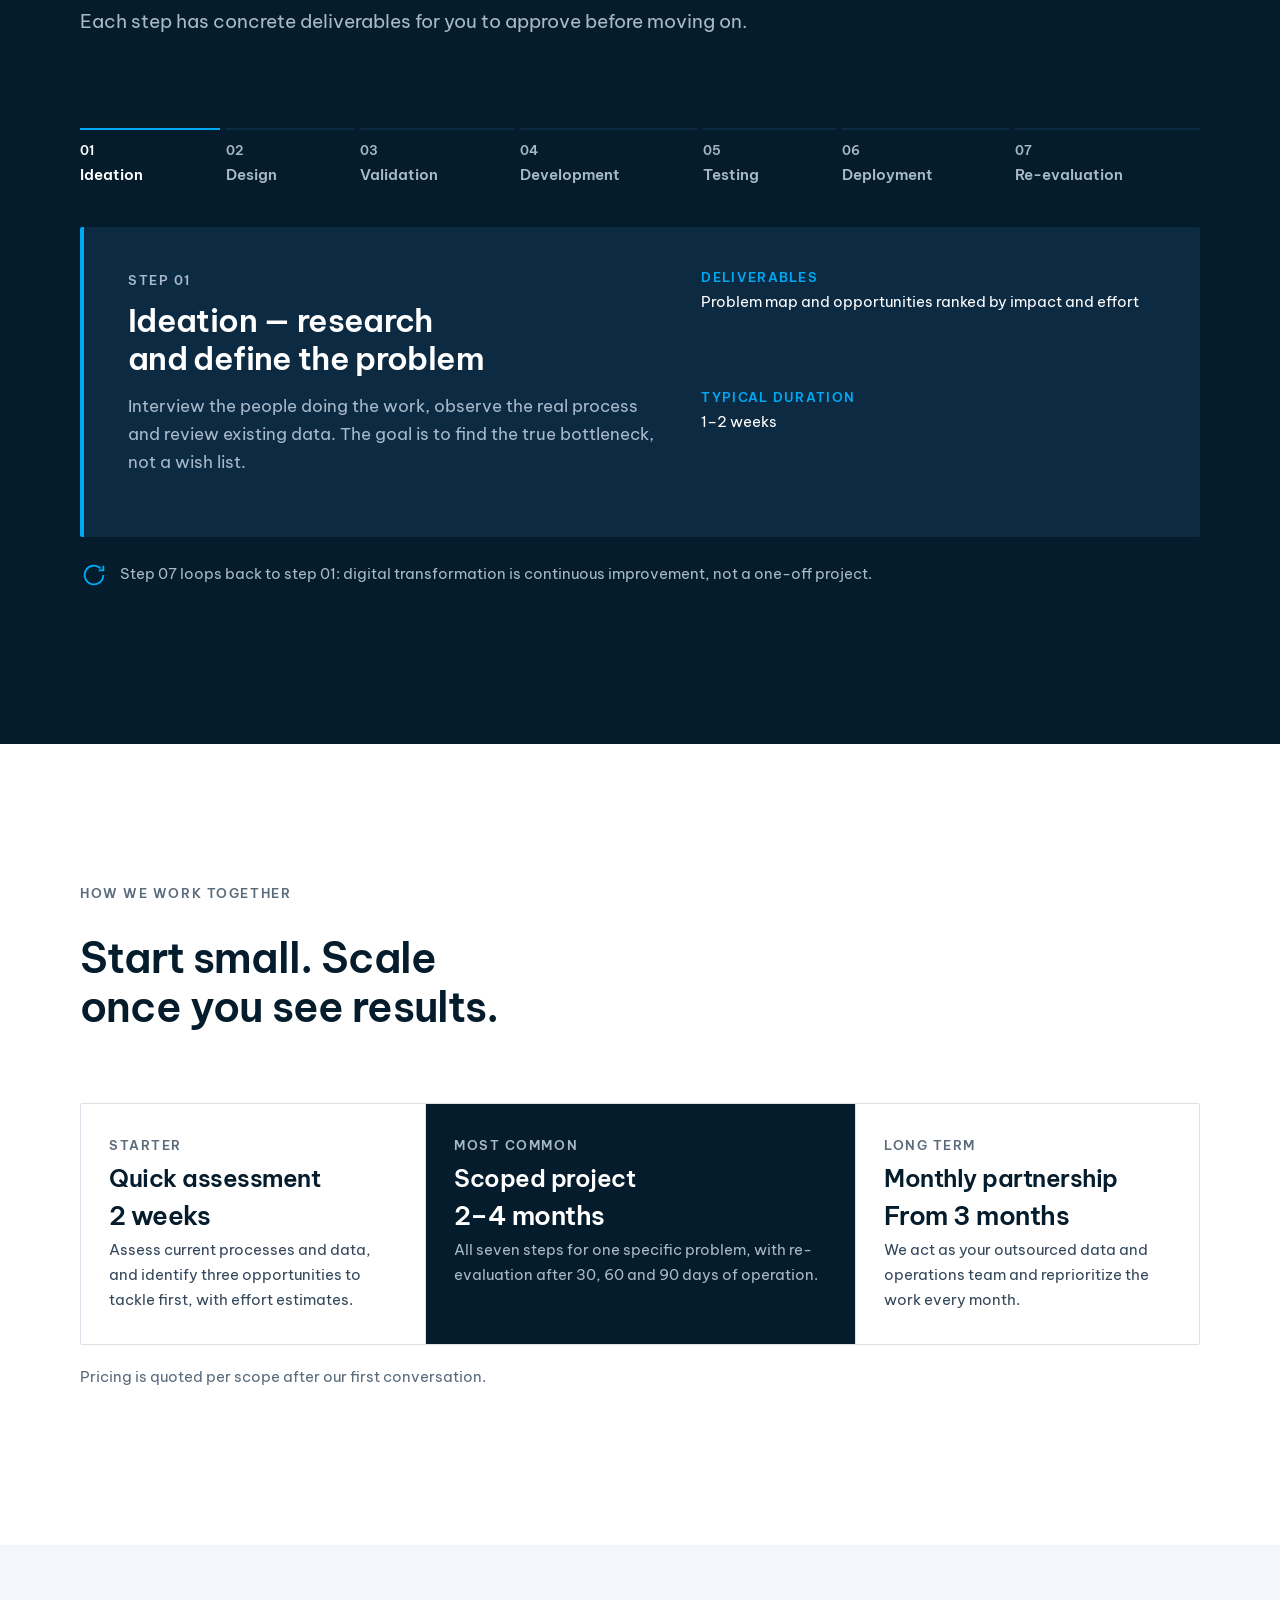
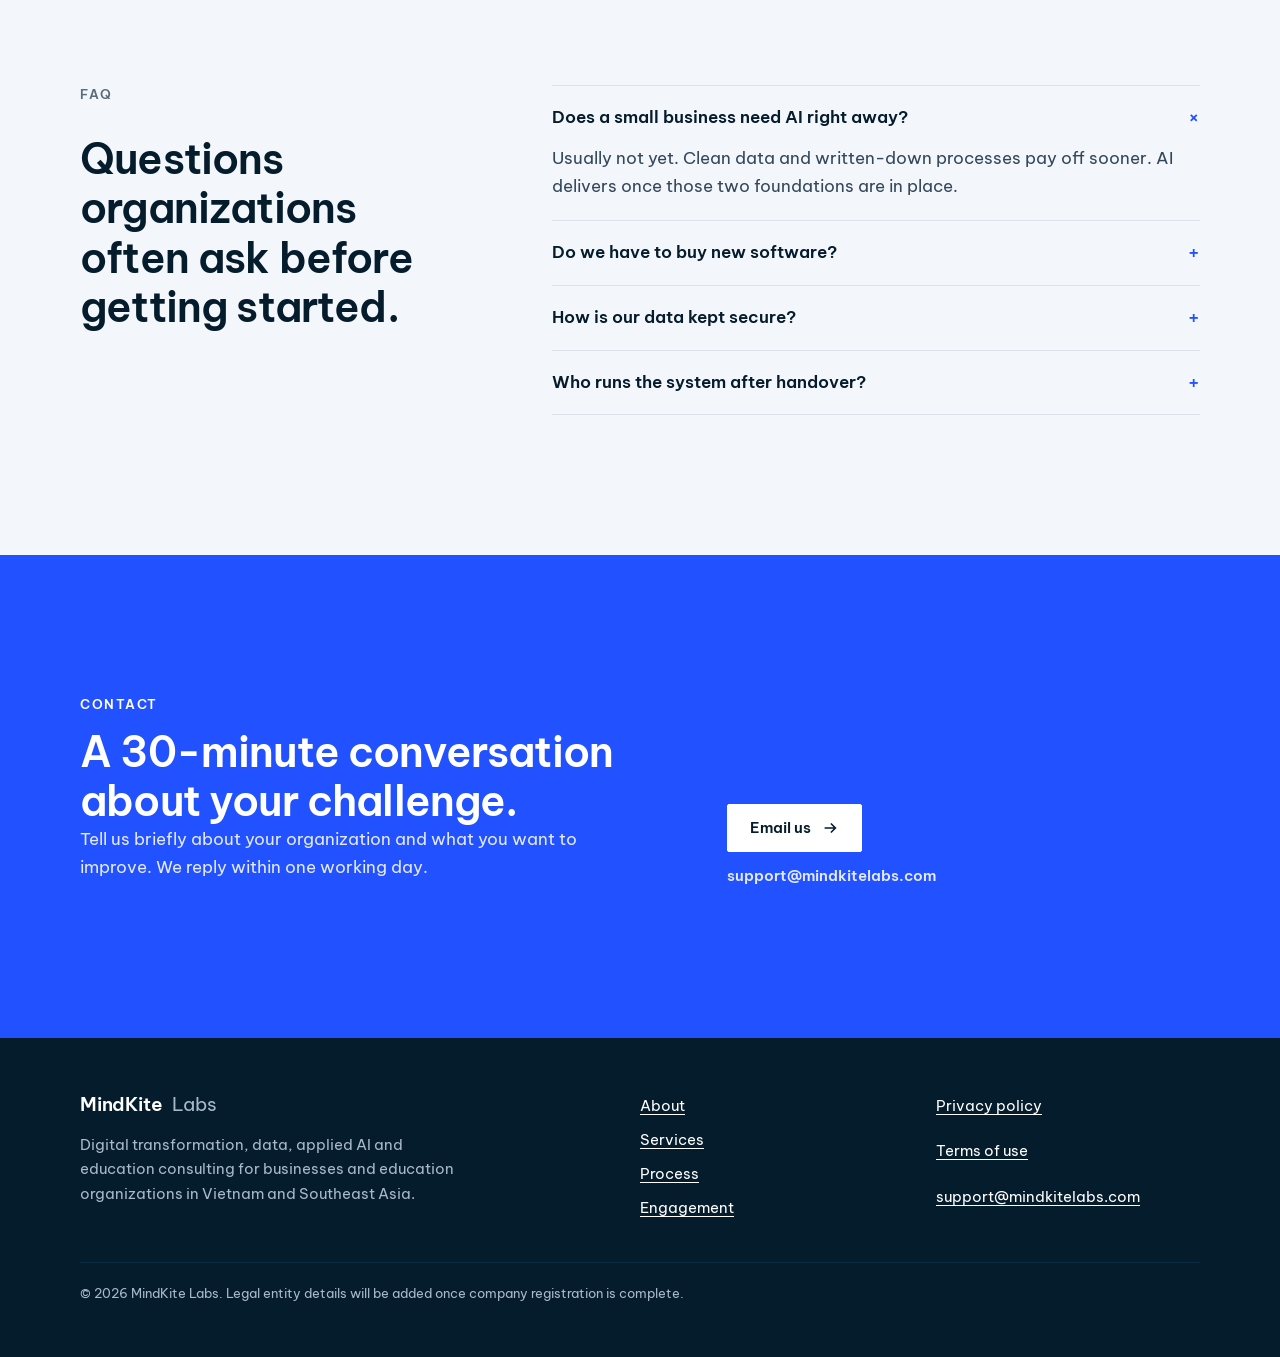
==== commit 01dc39f2: "feat: Google Ads tag with Consent Mode v2 and cookie banner (inactive until ID set)" ====
--- a/en/index.html
+++ b/en/index.html
@@ -410,6 +410,7 @@
   </div>
 </footer>
 
+<script src="/assets/ads-consent.js"></script>
 <script src="/assets/lang-menu.js"></script>
 <script src="/assets/main.js"></script>
 </body>
--- a/assets/base.css
+++ b/assets/base.css
@@ -25,6 +25,7 @@
   --font-display: var(--font-body);
   --font-body: "Be Vietnam Pro", system-ui, sans-serif;
   --wrap: 1200px;
+  --section-pad: clamp(72px, 11vw, 140px);
   --gutter: clamp(16px, 4vw, 40px);
   --ease: cubic-bezier(.2, .8, .2, 1);
 }
@@ -60,7 +61,9 @@
   color: var(--ink-3);
 }
 .label b { color: var(--accent); font-weight: inherit; }
-.section { padding-block: clamp(72px, 11vw, 140px); }
+.section { padding-block: var(--section-pad); }
+/* Anchor jumps land the section heading just below the sticky header, not after the full top padding */
+.section[id] { scroll-margin-top: calc(40px - var(--section-pad)); }
 .section-head { display: grid; gap: 18px; max-width: 760px; margin-bottom: clamp(40px, 6vw, 72px); }
 .lead { font-size: var(--fs-lg); color: var(--ink-2); max-width: 60ch; }
 .skip { position: absolute; left: -999px; top: 8px; background: var(--ink); color: var(--paper); padding: 8px 14px; z-index: 200; }
@@ -145,3 +148,10 @@
 :lang(th) .label, :lang(th) h1, :lang(th) h2, :lang(th) h3, :lang(th) dt { letter-spacing: 0; }
 :lang(th) h1, :lang(th) h2, :lang(th) h3 { line-height: 1.4; }
 :lang(th) body { line-height: 1.8; }
+
+/* Cookie consent banner (only rendered when the Google Ads tag is configured) */
+.consent { position: fixed; left: 16px; right: 16px; bottom: 16px; z-index: 90; max-width: 560px; margin-left: auto; padding: 20px; background: var(--paper); border: 1px solid var(--line); border-left: 4px solid var(--accent); box-shadow: 0 16px 40px rgba(5, 28, 44, .16); font-size: var(--fs-sm); }
+.consent p { margin: 0 0 14px; color: var(--ink-2); }
+.consent-actions { display: flex; gap: 10px; justify-content: flex-end; }
+.consent .btn { min-height: 40px; padding: 10px 16px; }
+.consent-link { padding: 0; border: 0; background: none; color: inherit; font: inherit; text-decoration: underline; cursor: pointer; }
--- a/assets/sections.css
+++ b/assets/sections.css
@@ -32,14 +32,16 @@
 @media (min-width: 760px) { .symptoms ul { grid-template-columns: repeat(2, 1fr); } }
 
 /* Services: numbered zig-zag rows */
-.service { display: grid; gap: 20px; padding-block: 40px; border-top: 1px solid var(--line); }
+.service { display: grid; gap: 20px; align-items: start; padding-block: 40px; border-top: 1px solid var(--line); }
 .service:last-of-type { border-bottom: 1px solid var(--line); }
 .service-num { font: var(--w-strong) 2.6rem/1 var(--font-display); letter-spacing: -.02em; color: var(--accent); }
 .service h3 { margin-bottom: 12px; }
 .service p { color: var(--ink-2); max-width: 58ch; }
-.service ul { margin: 0; padding: 0; list-style: none; display: grid; gap: 8px; }
+.service ul { margin: 0; padding: 0; list-style: none; display: grid; gap: 10px; align-content: start; }
+.service-list { padding-top: 2px; }
 .service li { padding-left: 22px; position: relative; color: var(--ink-2); font-size: var(--fs-sm); }
-.service li::before { content: ""; position: absolute; left: 0; top: .7em; width: 10px; height: 1.5px; background: var(--accent); }
+/* dash sits on the optical middle of the first line (line-height 1.65 → .825em) */
+.service li::before { content: ""; position: absolute; left: 0; top: calc(.825em - .75px); width: 10px; height: 1.5px; background: var(--accent); }
 .service .example { margin-top: 16px; padding: 14px 16px; background: var(--accent-soft); border-left: 3px solid var(--accent); font-size: var(--fs-sm); color: var(--ink-2); }
 @media (min-width: 900px) {
   .service { grid-template-columns: 120px 1fr 1fr; gap: 40px; }
